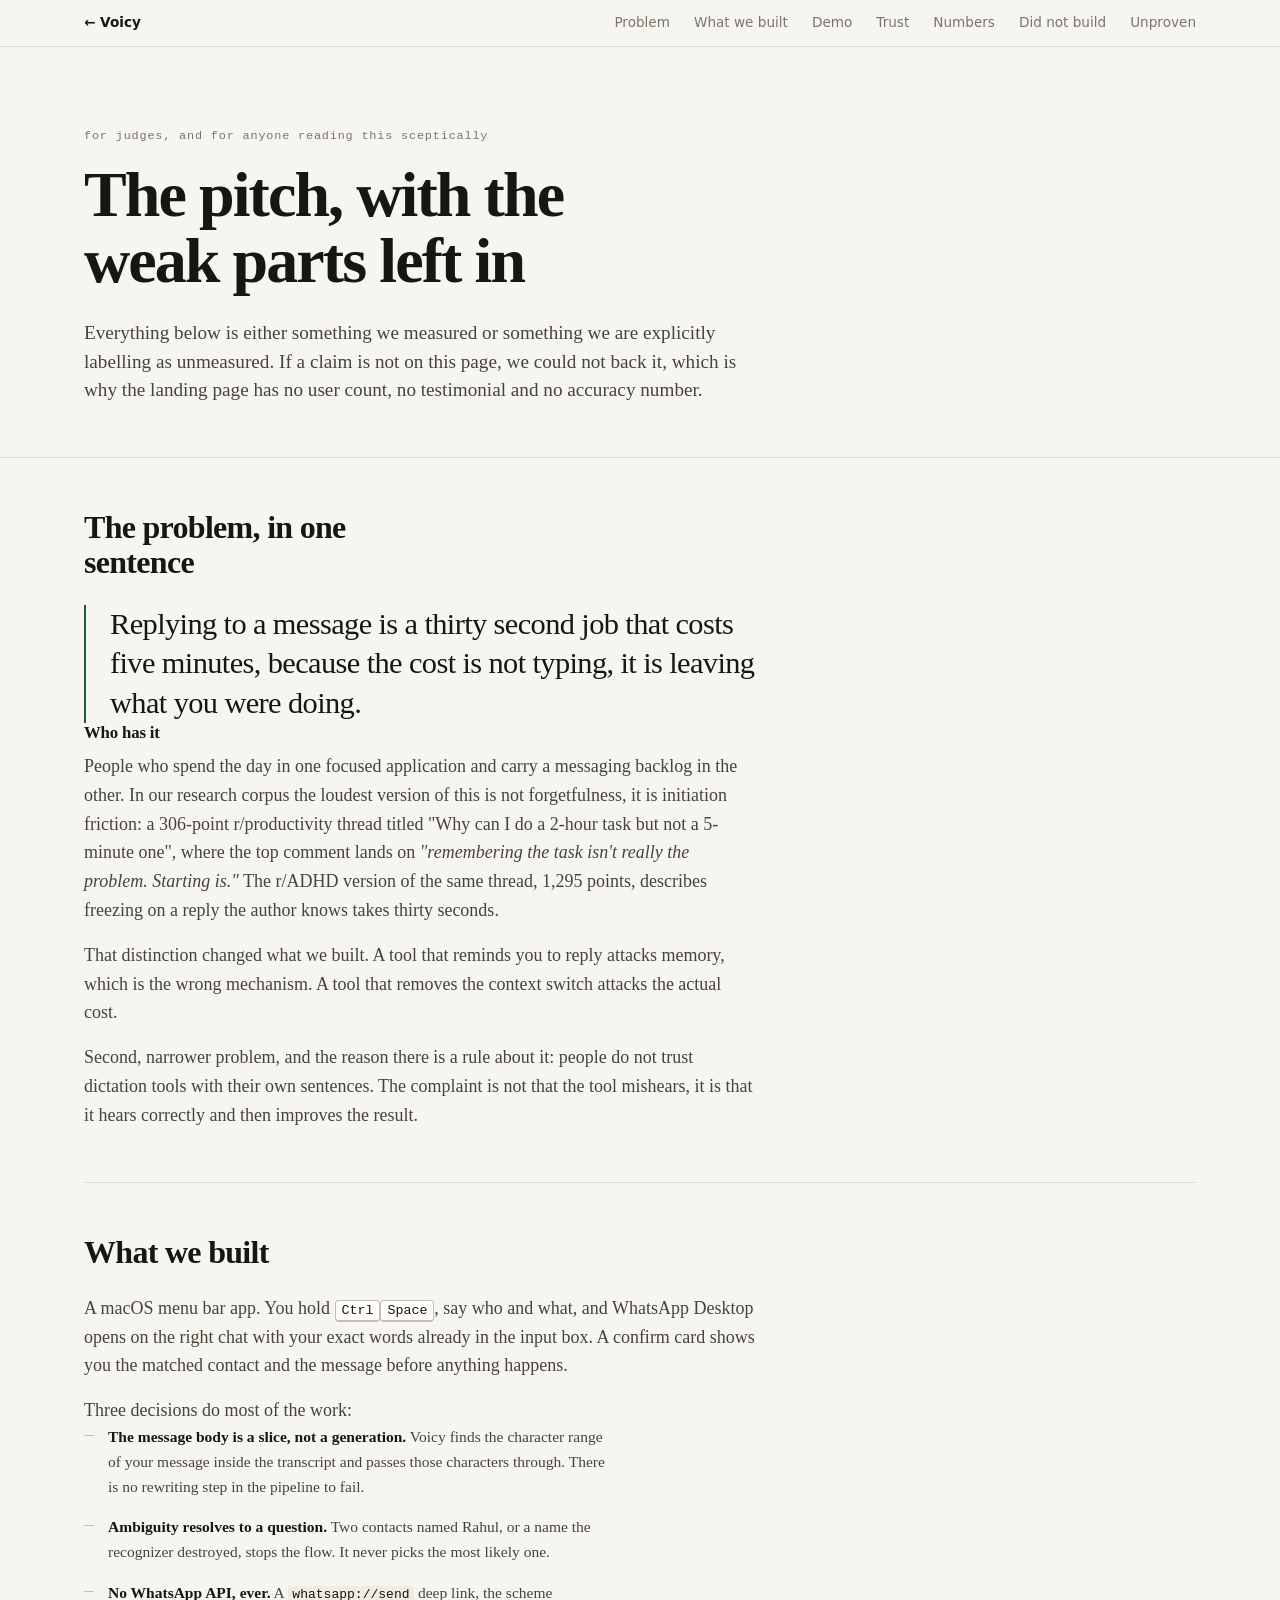
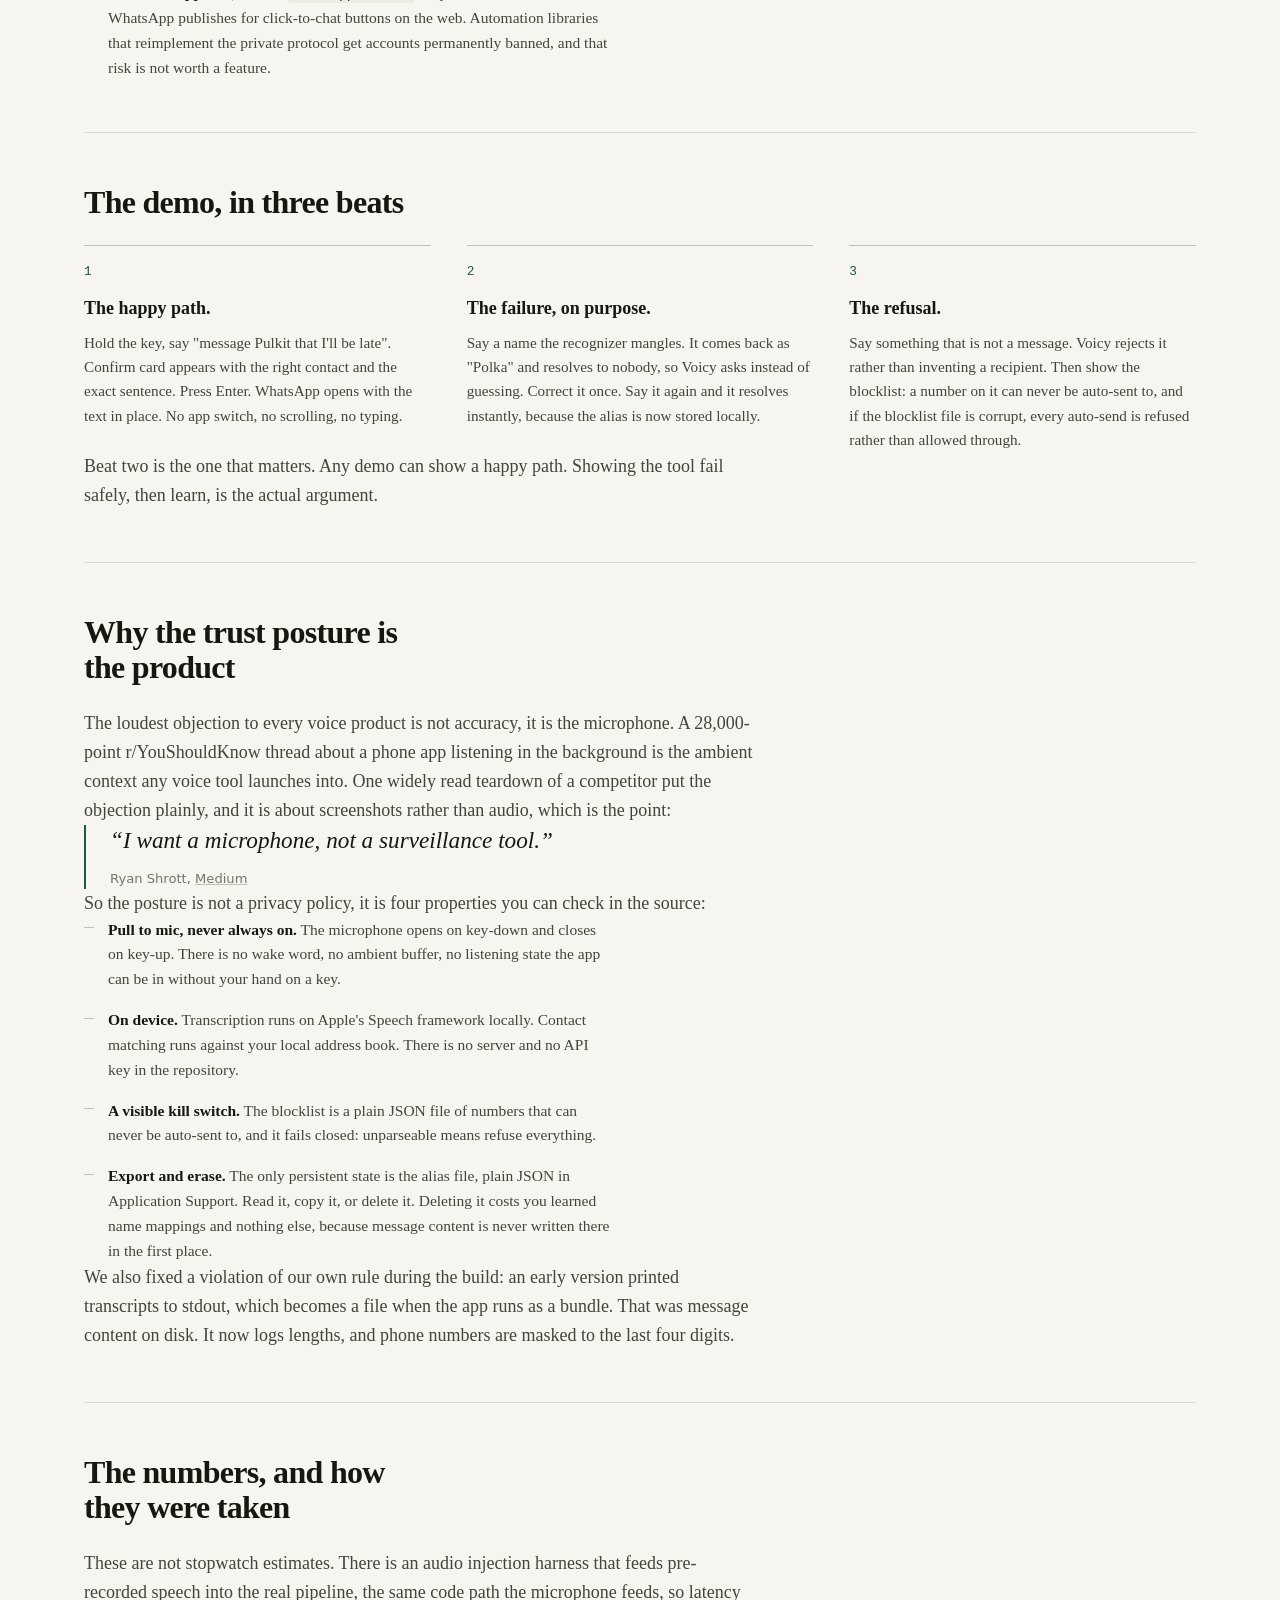
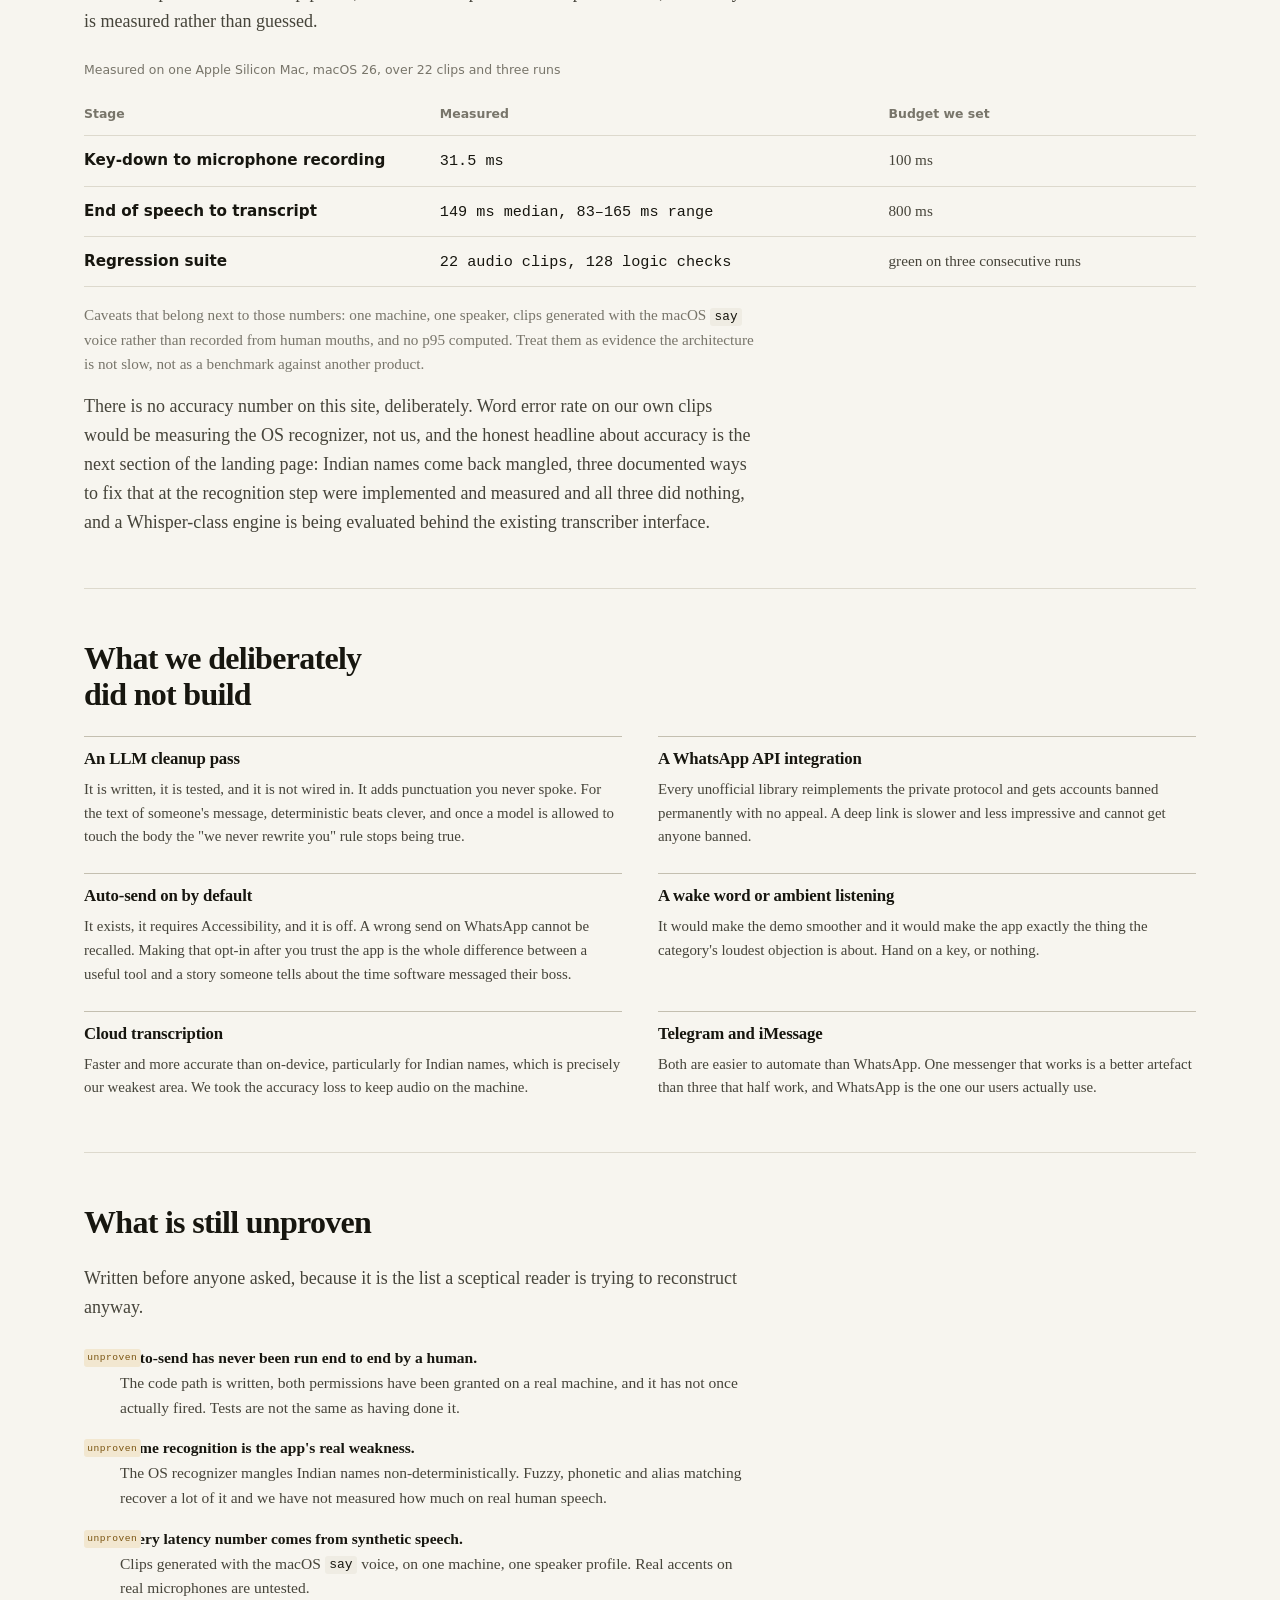
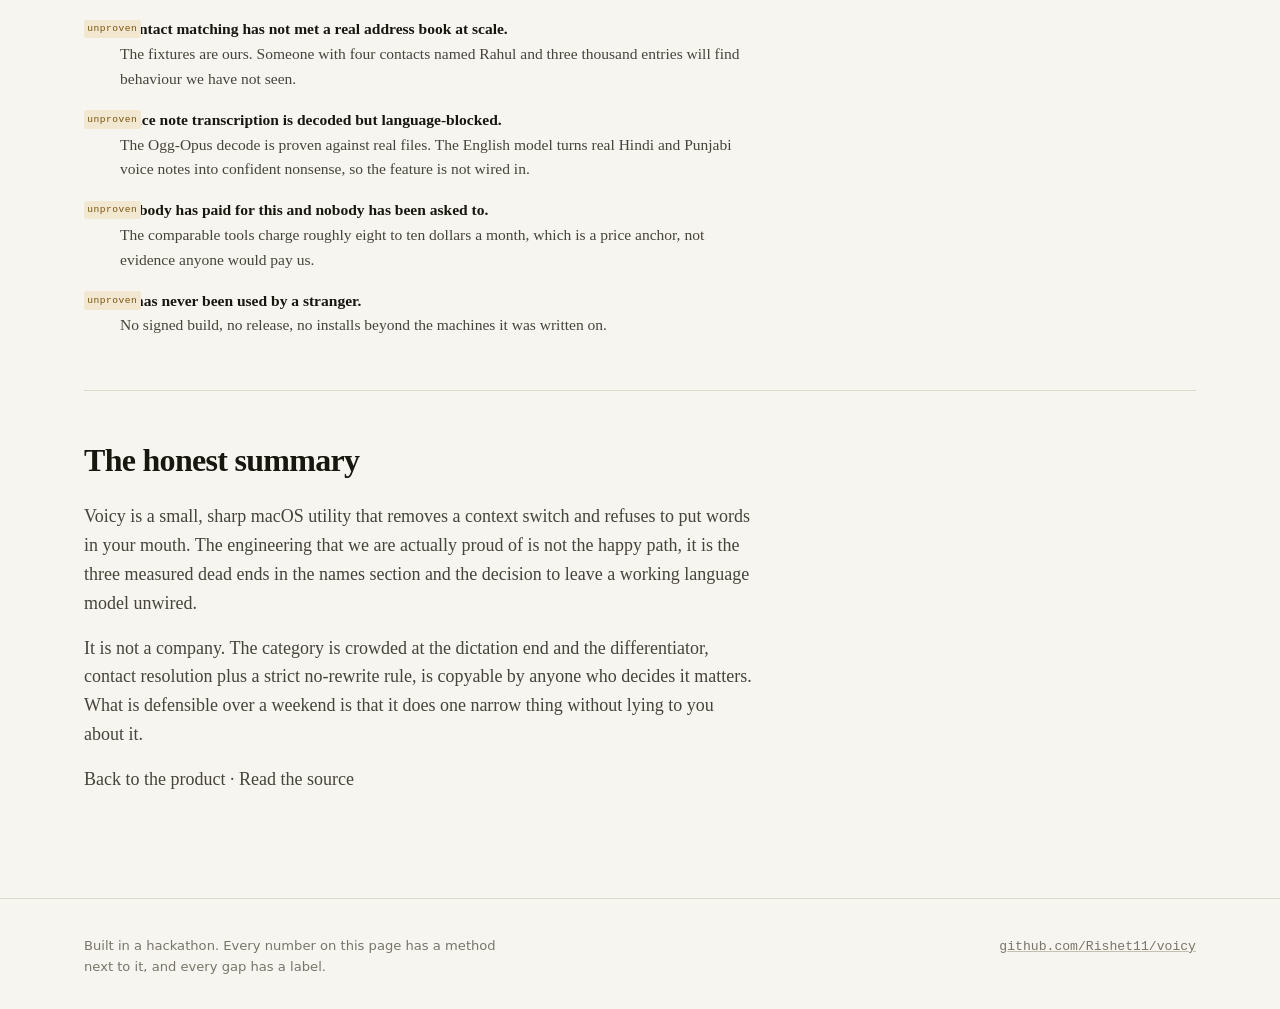
==== landing/pitch.html @ 0c60fbf9 "rebuild landing page: serif/mono type system, slice diagram, honest names section" ====
<!doctype html>
<html lang="en">
<head>
<meta charset="utf-8">
<meta name="viewport" content="width=device-width, initial-scale=1">
<title>Voicy: the pitch, including the parts that do not work</title>
<meta name="description" content="What Voicy is, who has the problem, the demo in three beats, why the trust posture matters, what we deliberately did not build, and what is still unproven.">
<link rel="stylesheet" href="styles.css">
</head>
<body>
<a class="skip-link" href="#main">Skip to main content</a>

<nav class="pitch-nav" aria-label="Pitch sections">
  <div class="wrap">
    <a class="back" href="index.html">&larr; Voicy</a>
    <a href="#problem">Problem</a>
    <a href="#built">What we built</a>
    <a href="#demo">Demo</a>
    <a href="#trust">Trust</a>
    <a href="#numbers">Numbers</a>
    <a href="#didnt">Did not build</a>
    <a href="#unproven">Unproven</a>
  </div>
</nav>

<main id="main">

  <section class="pitch-hero">
    <div class="wrap">
      <p class="eyebrow">for judges, and for anyone reading this sceptically</p>
      <h1>The pitch, with the weak parts left in</h1>
      <p class="lede">Everything below is either something we measured or something we are explicitly labelling as unmeasured. If a claim is not on this page, we could not back it, which is why the landing page has no user count, no testimonial and no accuracy number.</p>
    </div>
  </section>

  <div class="pitch-body">
    <div class="wrap">

      <section class="pitch-block" id="problem" aria-labelledby="p1">
        <h2 id="p1">The problem, in one sentence</h2>
        <p class="one-line">Replying to a message is a thirty second job that costs five minutes, because the cost is not typing, it is leaving what you were doing.</p>
        <h3>Who has it</h3>
        <p>People who spend the day in one focused application and carry a messaging backlog in the other. In our research corpus the loudest version of this is not forgetfulness, it is initiation friction: a 306-point r/productivity thread titled "Why can I do a 2-hour task but not a 5-minute one", where the top comment lands on <em>"remembering the task isn't really the problem. Starting is."</em> The r/ADHD version of the same thread, 1,295 points, describes freezing on a reply the author knows takes thirty seconds.</p>
        <p>That distinction changed what we built. A tool that reminds you to reply attacks memory, which is the wrong mechanism. A tool that removes the context switch attacks the actual cost.</p>
        <p>Second, narrower problem, and the reason there is a rule about it: people do not trust dictation tools with their own sentences. The complaint is not that the tool mishears, it is that it hears correctly and then improves the result.</p>
      </section>

      <section class="pitch-block" id="built" aria-labelledby="p2">
        <h2 id="p2">What we built</h2>
        <p>A macOS menu bar app. You hold <kbd>Ctrl</kbd><kbd>Space</kbd>, say who and what, and WhatsApp Desktop opens on the right chat with your exact words already in the input box. A confirm card shows you the matched contact and the message before anything happens.</p>
        <p>Three decisions do most of the work:</p>
        <ul class="facts">
          <li><strong>The message body is a slice, not a generation.</strong> Voicy finds the character range of your message inside the transcript and passes those characters through. There is no rewriting step in the pipeline to fail.</li>
          <li><strong>Ambiguity resolves to a question.</strong> Two contacts named Rahul, or a name the recognizer destroyed, stops the flow. It never picks the most likely one.</li>
          <li><strong>No WhatsApp API, ever.</strong> A <code>whatsapp://send</code> deep link, the scheme WhatsApp publishes for click-to-chat buttons on the web. Automation libraries that reimplement the private protocol get accounts permanently banned, and that risk is not worth a feature.</li>
        </ul>
      </section>

      <section class="pitch-block" id="demo" aria-labelledby="p3">
        <h2 id="p3">The demo, in three beats</h2>
        <ol class="beats">
          <li>
            <strong>The happy path.</strong>
            <p>Hold the key, say "message Pulkit that I'll be late". Confirm card appears with the right contact and the exact sentence. Press Enter. WhatsApp opens with the text in place. No app switch, no scrolling, no typing.</p>
          </li>
          <li>
            <strong>The failure, on purpose.</strong>
            <p>Say a name the recognizer mangles. It comes back as "Polka" and resolves to nobody, so Voicy asks instead of guessing. Correct it once. Say it again and it resolves instantly, because the alias is now stored locally.</p>
          </li>
          <li>
            <strong>The refusal.</strong>
            <p>Say something that is not a message. Voicy rejects it rather than inventing a recipient. Then show the blocklist: a number on it can never be auto-sent to, and if the blocklist file is corrupt, every auto-send is refused rather than allowed through.</p>
          </li>
        </ol>
        <p>Beat two is the one that matters. Any demo can show a happy path. Showing the tool fail safely, then learn, is the actual argument.</p>
      </section>

      <section class="pitch-block" id="trust" aria-labelledby="p4">
        <h2 id="p4">Why the trust posture is the product</h2>
        <p>The loudest objection to every voice product is not accuracy, it is the microphone. A 28,000-point r/YouShouldKnow thread about a phone app listening in the background is the ambient context any voice tool launches into. One widely read teardown of a competitor put the objection plainly, and it is about screenshots rather than audio, which is the point:</p>
        <blockquote class="quote">
          <p>&ldquo;I want a microphone, not a surveillance tool.&rdquo;</p>
          <cite>Ryan Shrott, <a href="https://medium.com/@ryanshrott/why-i-cancelled-my-wispr-flow-subscription-and-what-im-using-instead-d783433f4411">Medium</a></cite>
        </blockquote>
        <p>So the posture is not a privacy policy, it is four properties you can check in the source:</p>
        <ul class="facts">
          <li><strong>Pull to mic, never always on.</strong> The microphone opens on key-down and closes on key-up. There is no wake word, no ambient buffer, no listening state the app can be in without your hand on a key.</li>
          <li><strong>On device.</strong> Transcription runs on Apple's Speech framework locally. Contact matching runs against your local address book. There is no server and no API key in the repository.</li>
          <li><strong>A visible kill switch.</strong> The blocklist is a plain JSON file of numbers that can never be auto-sent to, and it fails closed: unparseable means refuse everything.</li>
          <li><strong>Export and erase.</strong> The only persistent state is the alias file, plain JSON in Application Support. Read it, copy it, or delete it. Deleting it costs you learned name mappings and nothing else, because message content is never written there in the first place.</li>
        </ul>
        <p>We also fixed a violation of our own rule during the build: an early version printed transcripts to stdout, which becomes a file when the app runs as a bundle. That was message content on disk. It now logs lengths, and phone numbers are masked to the last four digits.</p>
      </section>

      <section class="pitch-block" id="numbers" aria-labelledby="p5">
        <h2 id="p5">The numbers, and how they were taken</h2>
        <p>These are not stopwatch estimates. There is an audio injection harness that feeds pre-recorded speech into the real pipeline, the same code path the microphone feeds, so latency is measured rather than guessed.</p>
        <table class="ledger">
          <caption>Measured on one Apple Silicon Mac, macOS 26, over 22 clips and three runs</caption>
          <thead>
            <tr><th scope="col">Stage</th><th scope="col">Measured</th><th scope="col">Budget we set</th></tr>
          </thead>
          <tbody>
            <tr><th scope="row">Key-down to microphone recording</th><td class="num">31.5 ms</td><td>100 ms</td></tr>
            <tr><th scope="row">End of speech to transcript</th><td class="num">149 ms median, 83&ndash;165 ms range</td><td>800 ms</td></tr>
            <tr><th scope="row">Regression suite</th><td class="num">22 audio clips, 128 logic checks</td><td>green on three consecutive runs</td></tr>
          </tbody>
        </table>
        <p class="mangle-note">Caveats that belong next to those numbers: one machine, one speaker, clips generated with the macOS <code>say</code> voice rather than recorded from human mouths, and no p95 computed. Treat them as evidence the architecture is not slow, not as a benchmark against another product.</p>
        <p>There is no accuracy number on this site, deliberately. Word error rate on our own clips would be measuring the OS recognizer, not us, and the honest headline about accuracy is the next section of the landing page: Indian names come back mangled, three documented ways to fix that at the recognition step were implemented and measured and all three did nothing, and a Whisper-class engine is being evaluated behind the existing transcriber interface.</p>
      </section>

      <section class="pitch-block" id="didnt" aria-labelledby="p6">
        <h2 id="p6">What we deliberately did not build</h2>
        <ul class="didnt">
          <li>
            <h3>An LLM cleanup pass</h3>
            <p>It is written, it is tested, and it is not wired in. It adds punctuation you never spoke. For the text of someone's message, deterministic beats clever, and once a model is allowed to touch the body the "we never rewrite you" rule stops being true.</p>
          </li>
          <li>
            <h3>A WhatsApp API integration</h3>
            <p>Every unofficial library reimplements the private protocol and gets accounts banned permanently with no appeal. A deep link is slower and less impressive and cannot get anyone banned.</p>
          </li>
          <li>
            <h3>Auto-send on by default</h3>
            <p>It exists, it requires Accessibility, and it is off. A wrong send on WhatsApp cannot be recalled. Making that opt-in after you trust the app is the whole difference between a useful tool and a story someone tells about the time software messaged their boss.</p>
          </li>
          <li>
            <h3>A wake word or ambient listening</h3>
            <p>It would make the demo smoother and it would make the app exactly the thing the category's loudest objection is about. Hand on a key, or nothing.</p>
          </li>
          <li>
            <h3>Cloud transcription</h3>
            <p>Faster and more accurate than on-device, particularly for Indian names, which is precisely our weakest area. We took the accuracy loss to keep audio on the machine.</p>
          </li>
          <li>
            <h3>Telegram and iMessage</h3>
            <p>Both are easier to automate than WhatsApp. One messenger that works is a better artefact than three that half work, and WhatsApp is the one our users actually use.</p>
          </li>
        </ul>
      </section>

      <section class="pitch-block" id="unproven" aria-labelledby="p7">
        <h2 id="p7">What is still unproven</h2>
        <p>Written before anyone asked, because it is the list a sceptical reader is trying to reconstruct anyway.</p>
        <ul class="unproven">
          <li><strong>Auto-send has never been run end to end by a human.</strong> The code path is written, both permissions have been granted on a real machine, and it has not once actually fired. Tests are not the same as having done it.</li>
          <li><strong>Name recognition is the app's real weakness.</strong> The OS recognizer mangles Indian names non-deterministically. Fuzzy, phonetic and alias matching recover a lot of it and we have not measured how much on real human speech.</li>
          <li><strong>Every latency number comes from synthetic speech.</strong> Clips generated with the macOS <code>say</code> voice, on one machine, one speaker profile. Real accents on real microphones are untested.</li>
          <li><strong>Contact matching has not met a real address book at scale.</strong> The fixtures are ours. Someone with four contacts named Rahul and three thousand entries will find behaviour we have not seen.</li>
          <li><strong>Voice note transcription is decoded but language-blocked.</strong> The Ogg-Opus decode is proven against real files. The English model turns real Hindi and Punjabi voice notes into confident nonsense, so the feature is not wired in.</li>
          <li><strong>Nobody has paid for this and nobody has been asked to.</strong> The comparable tools charge roughly eight to ten dollars a month, which is a price anchor, not evidence anyone would pay us.</li>
          <li><strong>It has never been used by a stranger.</strong> No signed build, no release, no installs beyond the machines it was written on.</li>
        </ul>
      </section>

      <section class="pitch-block" aria-labelledby="p8">
        <h2 id="p8">The honest summary</h2>
        <p>Voicy is a small, sharp macOS utility that removes a context switch and refuses to put words in your mouth. The engineering that we are actually proud of is not the happy path, it is the three measured dead ends in the names section and the decision to leave a working language model unwired.</p>
        <p>It is not a company. The category is crowded at the dictation end and the differentiator, contact resolution plus a strict no-rewrite rule, is copyable by anyone who decides it matters. What is defensible over a weekend is that it does one narrow thing without lying to you about it.</p>
        <p><a href="index.html">Back to the product</a> &middot; <a href="https://github.com/Rishet11/voicy">Read the source</a></p>
      </section>

    </div>
  </div>
</main>

<footer class="site-footer">
  <div class="wrap footer-inner">
    <p>Built in a hackathon. Every number on this page has a method next to it, and every gap has a label.</p>
    <a href="https://github.com/Rishet11/voicy">github.com/Rishet11/voicy</a>
  </div>
</footer>
</body>
</html>
---- landing/styles.css ----
/* Voicy landing + pitch
   Self-contained. No CDN, no build step, no external font files.

   The one typographic idea:
     serif  = what a person wrote or said     (ui-serif -> New York on macOS)
     mono   = what the machine heard or measured
     sans   = interface chrome only (nav, buttons, labels)
   Nothing else gets to be decorative. */

*, *::before, *::after { box-sizing: border-box; }
html { -webkit-text-size-adjust: 100%; text-size-adjust: 100%; }
body, h1, h2, h3, h4, p, figure, figcaption, blockquote, dl, dd, ol, ul { margin: 0; }
ul, ol { padding: 0; list-style: none; }
img, svg { display: block; max-width: 100%; }
a { color: inherit; text-decoration: none; }
table { border-collapse: collapse; }

/* ---------------- tokens: complete light palette on bare :root ---------------- */
:root {
  --serif: ui-serif, "New York", Iowan Old Style, Georgia, serif;
  --sans: -apple-system, BlinkMacSystemFont, "Segoe UI", system-ui, sans-serif;
  --mono: ui-monospace, SFMono-Regular, "SF Mono", Menlo, Consolas, monospace;

  --paper:      #f7f5ef;
  --paper-warm: #efece3;
  --card:       #fffefb;
  --ink:        #17160f;
  --ink-2:      #46443a;
  --ink-3:      #78756a;
  --rule:       #ddd9cd;
  --rule-2:     #c4bfb0;

  /* one accent, used for one thing: the words that came out of your mouth */
  --green:      #1d5a3d;
  --green-soft: #d9e8de;
  --on-green:   #f7f9f6;

  --amber:      #7a5410;
  --amber-soft: #f2e7d0;

  --dark:       #131409;
  --dark-2:     #1d1e12;
  --on-dark:    #eae7d9;
  --on-dark-2:  #94917f;

  --s1: .25rem; --s2: .5rem;  --s3: .75rem; --s4: 1rem;
  --s5: 1.5rem; --s6: 2.25rem; --s7: 3.25rem; --s8: 5rem; --s9: 7.5rem;

  --shell: 1160px;
  --measure: 33rem;
}

@media (prefers-color-scheme: dark) {
  :root {
    --paper:      #131409;
    --paper-warm: #191a10;
    --card:       #1e1f14;
    --ink:        #eceadd;
    --ink-2:      #bab7a7;
    --ink-3:      #8b8878;
    --rule:       #2f3023;
    --rule-2:     #454635;

    --green:      #74dda4;
    --green-soft: rgba(116, 221, 164, .14);
    --on-green:   #0b1610;

    --amber:      #dcb662;
    --amber-soft: rgba(220, 182, 98, .13);

    --dark:       #0b0c06;
    --dark-2:     #14150c;
    --on-dark:    #eae7d9;
    --on-dark-2:  #85826f;
  }
}

body {
  background: var(--paper);
  color: var(--ink);
  font-family: var(--serif);
  font-size: 18px;
  line-height: 1.6;
  -webkit-font-smoothing: antialiased;
}

.wrap {
  width: 100%;
  max-width: var(--shell);
  margin-inline: auto;
  padding-inline: var(--s5);
}

/* ---------------- type scale ---------------- */
h1, h2, h3 { font-family: var(--serif); font-weight: 600; line-height: 1.1; letter-spacing: -.015em; color: var(--ink); }

h1 { font-size: clamp(2.3rem, 5.6vw, 4rem); line-height: 1.04; letter-spacing: -.03em; }
h2 { font-size: clamp(1.7rem, 3.4vw, 2.6rem); letter-spacing: -.022em; max-width: 20ch; }
h3 { font-size: 1.22rem; letter-spacing: -.01em; line-height: 1.25; }

p { max-width: var(--measure); color: var(--ink-2); }
p + p { margin-top: var(--s4); }
strong { color: var(--ink); font-weight: 600; }
em { font-style: italic; }

.lede { font-size: clamp(1.08rem, 1.5vw, 1.3rem); line-height: 1.5; color: var(--ink-2); max-width: 38rem; }
.section-lede { font-size: 1.08rem; margin-top: var(--s4); max-width: 40rem; }

code, kbd, .mono { font-family: var(--mono); }
code { font-size: .84em; color: var(--ink); background: var(--paper-warm); padding: .1em .35em; border-radius: 3px; }

kbd {
  font-family: var(--mono); font-size: .74em; font-weight: 500;
  background: var(--card); border: 1px solid var(--rule-2);
  border-bottom-width: 2px; border-radius: 4px;
  padding: .15em .45em; color: var(--ink);
  white-space: nowrap;
}

.eyebrow {
  font-family: var(--mono); font-size: .74rem; letter-spacing: .07em;
  text-transform: lowercase; color: var(--ink-3);
  max-width: none; margin-bottom: var(--s4);
}
.eyebrow-inv { color: var(--on-dark-2); }
.eyebrow-warn { color: var(--amber); }

.said { font-style: italic; color: var(--ink); }
.fineprint { font-family: var(--sans); font-size: .86rem; line-height: 1.55; color: var(--ink-3); max-width: 36ch; }

/* ---------------- a11y ---------------- */
.skip-link {
  position: absolute; left: -9999px; top: 0; z-index: 60;
  font-family: var(--sans); font-size: .9rem; font-weight: 600;
  background: var(--green); color: var(--on-green);
  padding: var(--s2) var(--s4); border-radius: 4px;
}
.skip-link:focus-visible { left: var(--s4); top: var(--s4); }

a:focus-visible, summary:focus-visible, [tabindex]:focus-visible {
  outline: 2px solid var(--green); outline-offset: 3px; border-radius: 2px;
}
.slice a:focus-visible { outline-color: var(--on-dark); }

/* ---------------- buttons ---------------- */
.btn {
  display: inline-flex; align-items: center; justify-content: center;
  font-family: var(--sans); font-size: .93rem; font-weight: 600;
  padding: .68rem 1.15rem; border: 1px solid transparent; border-radius: 4px;
  transition: background-color .15s ease, border-color .15s ease, color .15s ease;
}
.btn-primary { background: var(--green); color: var(--on-green); }
.btn-primary:hover { background: var(--ink); color: var(--paper); }
.btn-ghost { border-color: var(--rule-2); color: var(--ink); }
.btn-ghost:hover { border-color: var(--ink); }

/* ---------------- header ---------------- */
.site-header { border-bottom: 1px solid var(--rule); background: var(--paper); }
.nav { display: flex; align-items: center; gap: var(--s5); padding-block: var(--s4); }
.brand {
  font-family: var(--serif); font-weight: 600; font-size: 1.18rem;
  letter-spacing: -.02em; margin-right: auto; display: inline-flex; align-items: baseline; gap: .2em;
}
.brand-dot { width: 5px; height: 5px; border-radius: 50%; background: var(--green); display: inline-block; }
.nav-links { display: flex; gap: var(--s5); }
.nav-links a { font-family: var(--sans); font-size: .88rem; color: var(--ink-2); }
.nav-links a:hover { color: var(--ink); }
.nav-cta { padding: .42rem .85rem; font-size: .85rem; }

@media (max-width: 860px) { .nav-links { display: none; } }

/* ---------------- hero ---------------- */
.hero { padding-block: var(--s8) var(--s9); }
.hero-grid { display: grid; grid-template-columns: minmax(0, 1.25fr) minmax(0, .9fr); gap: var(--s8); align-items: start; }
.hero h1 { margin-bottom: var(--s5); }
.hero .lede { margin-bottom: var(--s6); }
.hero-ctas { display: flex; gap: var(--s3); flex-wrap: wrap; margin-bottom: var(--s5); }

.hero-visual { padding-top: var(--s7); }
.hero-visual figcaption {
  font-family: var(--sans); font-size: .8rem; color: var(--ink-3);
  margin-top: var(--s4); max-width: 30ch;
}

.card {
  background: var(--card);
  border: 1px solid var(--rule-2);
  border-radius: 12px;
  box-shadow: 0 22px 44px -26px rgba(20,21,15,.4);
  padding: var(--s5);
}
.confirm-head { display: flex; align-items: center; gap: var(--s3); margin-bottom: var(--s5); }
.confirm-avatar {
  width: 34px; height: 34px; flex: none; border-radius: 50%;
  background: var(--green-soft); color: var(--green);
  font-family: var(--sans); font-size: .9rem; font-weight: 700;
  display: inline-flex; align-items: center; justify-content: center;
}
.confirm-who { display: flex; flex-direction: column; min-width: 0; }
.confirm-who .name { font-family: var(--sans); font-weight: 600; font-size: .98rem; }
.confirm-who .phone { font-family: var(--mono); font-size: .74rem; color: var(--ink-3); }
.confirm-label {
  font-family: var(--mono); font-size: .68rem; letter-spacing: .09em;
  color: var(--ink-3); margin-bottom: var(--s2); max-width: none;
}
.confirm-body {
  font-family: var(--serif); font-size: 1.02rem; color: var(--ink);
  background: var(--paper-warm); border-radius: 7px;
  padding: var(--s4); margin-bottom: var(--s5); max-width: none;
}
.confirm-keys {
  display: flex; gap: var(--s4); flex-wrap: wrap;
  font-family: var(--sans); font-size: .78rem; color: var(--ink-3);
}
.confirm-keys span { display: inline-flex; align-items: center; gap: .4em; }

@media (max-width: 900px) {
  .hero { padding-block: var(--s7) var(--s8); }
  .hero-grid { grid-template-columns: 1fr; gap: var(--s6); }
  .hero-visual { padding-top: 0; max-width: 420px; }
}

/* ---------------- the slice: the one oversized section ---------------- */
.slice {
  background: var(--dark);
  color: var(--on-dark);
  padding-block: var(--s9);
}
.slice h2 { color: var(--on-dark); max-width: 16ch; }
.slice .lede-inv { color: var(--on-dark-2); margin-top: var(--s5); }

.tape {
  margin-top: var(--s8);
  border-top: 1px solid rgba(255,255,255,.14);
  border-bottom: 1px solid rgba(255,255,255,.14);
  padding-block: var(--s6);
}
.tape-line {
  font-family: var(--mono);
  font-size: clamp(1rem, 2.7vw, 1.9rem);
  line-height: 2.1;
  display: flex; flex-wrap: wrap; gap: .55em;
}
.tok { position: relative; padding: .1em .3em; border-radius: 3px; white-space: nowrap; }
.tok-verb, .tok-conn { color: var(--on-dark-2); text-decoration: line-through; text-decoration-thickness: 1px; }
.tok-name { color: var(--dark); background: var(--on-dark); }
.tok-body { color: var(--dark); background: var(--green); }

.tape-legend {
  display: flex; flex-wrap: wrap; gap: var(--s3) var(--s5);
  margin-top: var(--s6);
  font-family: var(--sans); font-size: .82rem; color: var(--on-dark-2);
}
.tape-legend span { display: inline-flex; align-items: center; gap: .5em; }
.sw { width: 10px; height: 10px; border-radius: 2px; flex: none; }
.sw-verb, .sw-conn { background: var(--on-dark-2); }
.sw-name { background: var(--on-dark); }
.sw-body { background: var(--green); }

.slice-note { color: var(--on-dark-2); margin-top: var(--s6); max-width: 46rem; font-size: 1rem; }

/* the only motion on the page: the body span filling in, once, because that is
   literally what the section is describing */
@media (prefers-reduced-motion: no-preference) {
  .tok-body { animation: fill .55s cubic-bezier(.2,.7,.3,1) .25s both; }
  @keyframes fill {
    from { background-size: 0% 100%; }
    to   { background-size: 100% 100%; }
  }
  .tok-body {
    background: linear-gradient(var(--green), var(--green)) left center / 100% 100% no-repeat;
  }
}

@media (max-width: 700px) {
  .slice { padding-block: var(--s8); }
  .tape-line { line-height: 1.9; }
}

/* ---------------- generic sections ---------------- */
.section { padding-block: var(--s8); border-top: 1px solid var(--rule); }
.section-paper { background: var(--paper-warm); border-top-color: transparent; }
.section-narrow { padding-block: var(--s7); }
.section-narrow p { max-width: 40rem; }

.two-col { display: grid; grid-template-columns: minmax(0, 1.35fr) minmax(0, 1fr); gap: var(--s8); align-items: start; }
.two-col-wide { grid-template-columns: minmax(0, 1.1fr) minmax(0, 1fr); gap: var(--s7); }
.two-col h2 { margin-bottom: var(--s5); }

@media (max-width: 860px) { .two-col, .two-col-wide { grid-template-columns: 1fr; gap: var(--s6); } }

/* ---------------- quote (exactly one on the page) ---------------- */
.quote { border-left: 2px solid var(--green); padding-left: var(--s5); }
.quote p {
  font-family: var(--serif); font-style: italic;
  font-size: clamp(1.15rem, 2vw, 1.45rem); line-height: 1.35;
  color: var(--ink); max-width: none;
}
.quote cite {
  display: block; margin-top: var(--s3); font-style: normal;
  font-family: var(--sans); font-size: .82rem; color: var(--ink-3);
}
.quote cite a { text-decoration: underline; text-decoration-color: var(--rule-2); }
.quote cite a:hover { color: var(--green); }

/* ---------------- names section ---------------- */
.mangle { width: 100%; margin-top: var(--s6); font-size: .98rem; }
.mangle caption {
  text-align: left; font-family: var(--sans); font-size: .78rem;
  color: var(--ink-3); margin-bottom: var(--s3);
}
.mangle th, .mangle td { text-align: left; padding: var(--s4) var(--s4) var(--s4) 0; border-bottom: 1px solid var(--rule); vertical-align: baseline; }
.mangle thead th { font-family: var(--sans); font-size: .78rem; font-weight: 600; letter-spacing: .04em; color: var(--ink-3); padding-block: var(--s2); }
.mangle tbody th { font-family: var(--serif); font-weight: 600; font-size: 1.15rem; width: 8.5rem; color: var(--ink); }
.wrong {
  display: inline-block; font-family: var(--mono); font-size: .86rem;
  color: var(--ink-2); background: var(--paper);
  border: 1px solid var(--rule); border-radius: 3px;
  padding: .12em .45em; margin: .15em .3em .15em 0;
}
.section-paper .wrong { background: var(--card); }
.mangle-note { margin-top: var(--s4); font-size: .95rem; color: var(--ink-3); max-width: 42rem; }

.tried { margin-top: var(--s7); border-top: 1px solid var(--rule-2); padding-top: var(--s6); }
.tried h3 { max-width: 24ch; margin-bottom: var(--s5); }
.tried-list { display: grid; grid-template-columns: repeat(3, minmax(0, 1fr)); gap: var(--s6); }
.tried-list li { border-top: 2px solid var(--ink); padding-top: var(--s3); }
.tried-name { display: block; font-family: var(--sans); font-size: .92rem; font-weight: 600; margin-bottom: var(--s2); }
.tried-list p { font-size: .93rem; max-width: none; }
.tried-verdict { margin-top: var(--s6); font-size: 1.05rem; max-width: 44rem; }

@media (max-width: 860px) { .tried-list { grid-template-columns: 1fr; gap: var(--s5); } }

/* ---------------- rules ---------------- */
.rules { display: grid; grid-template-columns: repeat(3, minmax(0, 1fr)); gap: var(--s6); margin-top: var(--s7); }
.rule { border-top: 2px solid var(--green); padding-top: var(--s4); }
.rule h3 { margin-bottom: var(--s3); }
.rule p { font-size: .95rem; max-width: none; }

@media (max-width: 860px) { .rules { grid-template-columns: 1fr; gap: var(--s5); } }

/* ---------------- privacy ---------------- */
.answer {
  font-family: var(--serif); font-size: clamp(2rem, 4vw, 2.8rem);
  font-weight: 600; letter-spacing: -.03em; color: var(--green);
  margin-block: var(--s5) var(--s5); line-height: 1;
}
.facts { display: flex; flex-direction: column; gap: var(--s4); }
.facts li { font-size: .97rem; color: var(--ink-2); max-width: var(--measure); padding-left: var(--s5); position: relative; }
.facts li::before { content: ""; position: absolute; left: 0; top: .62em; width: 10px; height: 1px; background: var(--rule-2); }
.facts strong { display: inline; }

.perms { border-left: 1px solid var(--rule-2); padding-left: var(--s6); }
.perms h3 { font-size: 1.02rem; margin-bottom: var(--s5); }
.perm-list dt {
  font-family: var(--sans); font-size: .92rem; font-weight: 600; color: var(--ink);
  display: flex; align-items: center; gap: var(--s2); flex-wrap: wrap;
}
.perm-list dd { margin: var(--s1) 0 var(--s4); font-size: .92rem; color: var(--ink-2); }
.opt {
  font-family: var(--mono); font-size: .66rem; letter-spacing: .06em;
  color: var(--amber); background: var(--amber-soft);
  padding: .12em .4em; border-radius: 3px; font-weight: 500;
}
.perm-note { margin-top: var(--s5); font-size: .9rem; color: var(--ink-3); max-width: none; }

@media (max-width: 860px) { .perms { border-left: 0; border-top: 1px solid var(--rule-2); padding-left: 0; padding-top: var(--s5); } }

/* ---------------- voice notes ---------------- */
.callout {
  margin-top: var(--s5); padding: var(--s5);
  background: var(--amber-soft); border-left: 2px solid var(--amber);
  border-radius: 0 6px 6px 0; color: var(--ink); font-size: 1rem;
}

/* ---------------- faq ---------------- */
.faq { margin-top: var(--s6); max-width: 44rem; border-top: 1px solid var(--rule-2); }
.faq details { border-bottom: 1px solid var(--rule); }
.faq summary {
  cursor: pointer; list-style: none;
  display: flex; align-items: center; justify-content: space-between; gap: var(--s4);
  padding-block: var(--s4);
  font-family: var(--serif); font-weight: 600; font-size: 1.05rem; color: var(--ink);
}
.faq summary::-webkit-details-marker { display: none; }
.chev {
  flex: none; width: 9px; height: 9px; border-right: 1.5px solid var(--ink-3); border-bottom: 1.5px solid var(--ink-3);
  transform: rotate(45deg) translate(-2px, -2px); transition: transform .18s ease;
}
.faq details[open] .chev { transform: rotate(-135deg) translate(-2px, -2px); }
.faq-a { padding-bottom: var(--s5); }
.faq-a p { font-size: .97rem; max-width: 42rem; }
.faq-a a { text-decoration: underline; text-decoration-color: var(--rule-2); }
.faq-a a:hover { color: var(--green); }

/* ---------------- closer ---------------- */
.closer { border-top: 1px solid var(--rule); padding-block: var(--s8); }
.closer-line {
  font-family: var(--serif); font-size: clamp(1.5rem, 3vw, 2.2rem);
  font-weight: 600; letter-spacing: -.02em; color: var(--ink);
  max-width: 22ch; margin-bottom: var(--s5); line-height: 1.15;
}
.closer .btn + .btn { margin-left: var(--s3); }

/* ---------------- footer ---------------- */
.site-footer { border-top: 1px solid var(--rule); padding-block: var(--s6); }
.footer-inner { display: flex; justify-content: space-between; align-items: baseline; gap: var(--s5); flex-wrap: wrap; }
.site-footer p { font-family: var(--sans); font-size: .82rem; color: var(--ink-3); max-width: 52ch; }
.site-footer a { font-family: var(--mono); font-size: .82rem; color: var(--ink-3); text-decoration: underline; text-decoration-color: var(--rule-2); }
.site-footer a:hover { color: var(--ink); }

/* ================= pitch page ================= */
.pitch-hero { padding-block: var(--s8) var(--s7); border-bottom: 1px solid var(--rule); }
.pitch-hero h1 { max-width: 18ch; margin-bottom: var(--s5); }
.pitch-hero .lede { max-width: 42rem; }

.pitch-body { padding-block: var(--s7); }
.pitch-block { padding-block: var(--s7); border-top: 1px solid var(--rule); }
.pitch-block:first-child { border-top: 0; padding-top: 0; }
.pitch-block h2 { font-size: clamp(1.4rem, 2.6vw, 2rem); margin-bottom: var(--s5); }
.pitch-block h3 { font-size: 1.05rem; margin-bottom: var(--s2); }
.pitch-block p { max-width: 42rem; }

.pitch-nav {
  position: sticky; top: 0; z-index: 20;
  background: var(--paper); border-bottom: 1px solid var(--rule);
}
.pitch-nav .wrap { display: flex; align-items: center; gap: var(--s5); padding-block: var(--s3); flex-wrap: wrap; }
.pitch-nav a { font-family: var(--sans); font-size: .85rem; color: var(--ink-3); }
.pitch-nav a:hover, .pitch-nav a.here { color: var(--ink); }
.pitch-nav .back { margin-right: auto; font-weight: 600; color: var(--ink); }

.one-line {
  font-family: var(--serif); font-size: clamp(1.3rem, 2.8vw, 1.9rem);
  line-height: 1.3; letter-spacing: -.02em; color: var(--ink);
  max-width: 26ch; border-left: 2px solid var(--green); padding-left: var(--s5);
}

.beats { counter-reset: beat; display: grid; grid-template-columns: repeat(3, minmax(0, 1fr)); gap: var(--s6); margin-top: var(--s5); }
.beats li { counter-increment: beat; border-top: 1px solid var(--rule-2); padding-top: var(--s4); }
.beats li::before {
  content: counter(beat); display: block;
  font-family: var(--mono); font-size: .8rem; color: var(--green); margin-bottom: var(--s3);
}
.beats p { font-size: .95rem; max-width: none; }
.beats strong { display: block; margin-bottom: var(--s2); }

@media (max-width: 860px) { .beats { grid-template-columns: 1fr; gap: var(--s5); } }

.ledger { width: 100%; margin-top: var(--s5); font-size: .95rem; }
.ledger caption { text-align: left; font-family: var(--sans); font-size: .78rem; color: var(--ink-3); margin-bottom: var(--s3); }
.ledger th, .ledger td { text-align: left; vertical-align: baseline; padding: var(--s3) var(--s5) var(--s3) 0; border-bottom: 1px solid var(--rule); }
.ledger thead th { font-family: var(--sans); font-size: .78rem; font-weight: 600; color: var(--ink-3); }
.ledger tbody th { font-family: var(--sans); font-weight: 600; color: var(--ink); width: 32%; }
.ledger td { color: var(--ink-2); }
.ledger .num { font-family: var(--mono); color: var(--ink); white-space: nowrap; }

@media (max-width: 700px) {
  .ledger, .ledger thead, .ledger tbody, .ledger tr, .ledger th, .ledger td { display: block; width: auto; }
  .ledger thead { display: none; }
  .ledger tr { border-bottom: 1px solid var(--rule); padding-block: var(--s3); }
  .ledger th, .ledger td { border: 0; padding: 0 0 var(--s1); }
}

.didnt { display: grid; grid-template-columns: repeat(2, minmax(0, 1fr)); gap: var(--s5) var(--s6); margin-top: var(--s5); }
.didnt li { border-top: 1px solid var(--rule-2); padding-top: var(--s3); }
.didnt p { font-size: .93rem; max-width: none; }

@media (max-width: 700px) { .didnt { grid-template-columns: 1fr; } }

.unproven { margin-top: var(--s5); display: flex; flex-direction: column; gap: var(--s4); }
.unproven li {
  padding-left: var(--s6); position: relative;
  font-size: .97rem; color: var(--ink-2); max-width: 42rem;
}
.unproven li::before {
  content: "unproven"; position: absolute; left: 0; top: .28em;
  font-family: var(--mono); font-size: .6rem; letter-spacing: .05em;
  color: var(--amber); background: var(--amber-soft);
  padding: .15em .35em; border-radius: 3px;
}
.unproven strong { display: block; }

/* ---------------- narrow viewport hardening ---------------- */
@media (max-width: 520px) {
  body { font-size: 17px; }
  .wrap { padding-inline: var(--s4); }
  .hero { padding-block: var(--s6) var(--s7); }
  .section { padding-block: var(--s7); }
  .slice { padding-block: var(--s7); }
  .tape { margin-top: var(--s6); padding-block: var(--s5); }
  .tape-line { font-size: 1rem; gap: .4em; }
  .tok-body { white-space: normal; }
  .hero-ctas .btn { width: 100%; }
  .closer .btn { width: 100%; }
  .closer .btn + .btn { margin-left: 0; margin-top: var(--s3); }
  .mangle tbody th { width: 6rem; }
  .card { padding: var(--s4); }
  .facts li { padding-left: var(--s4); }
  .unproven li { padding-left: 0; padding-top: 1.6em; }
}

/* ---------------- reduced motion ---------------- */
@media (prefers-reduced-motion: reduce) {
  *, *::before, *::after {
    animation-duration: .001ms !important;
    animation-iteration-count: 1 !important;
    transition-duration: .001ms !important;
    scroll-behavior: auto !important;
  }
}
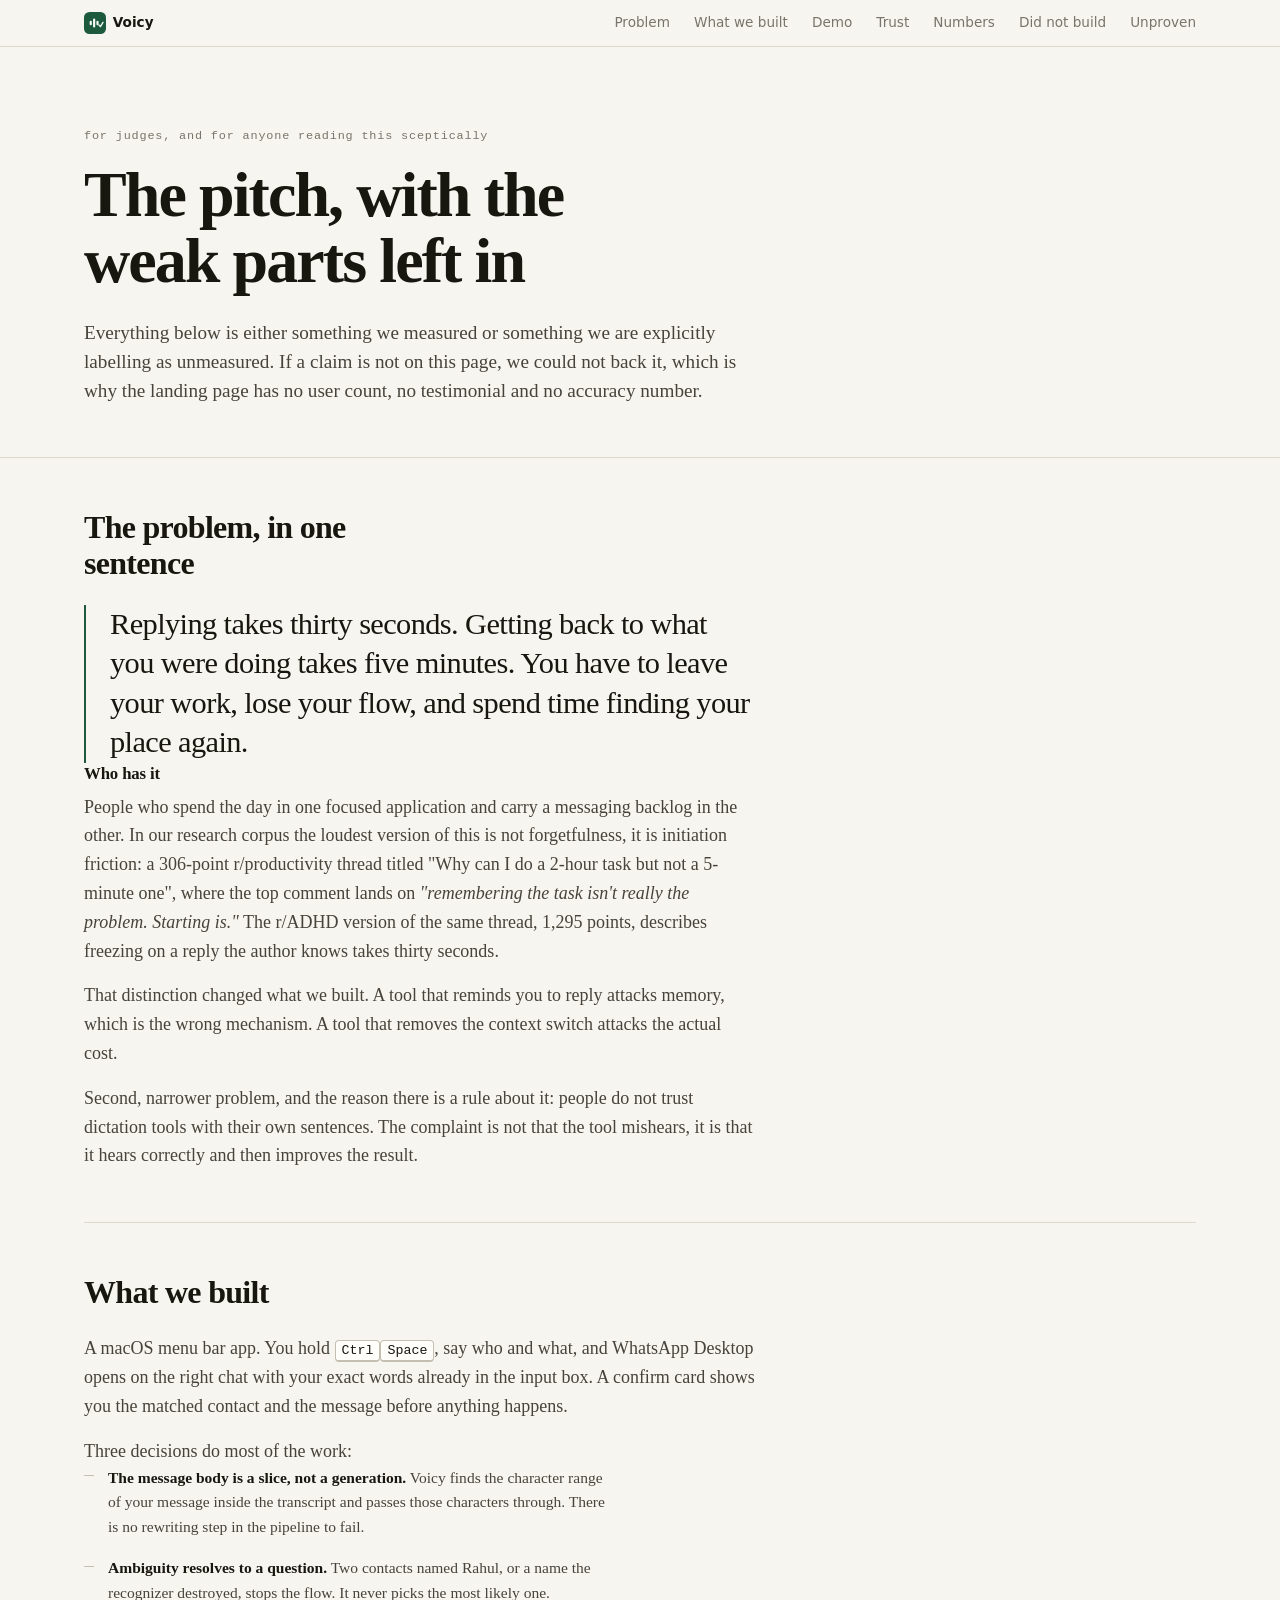
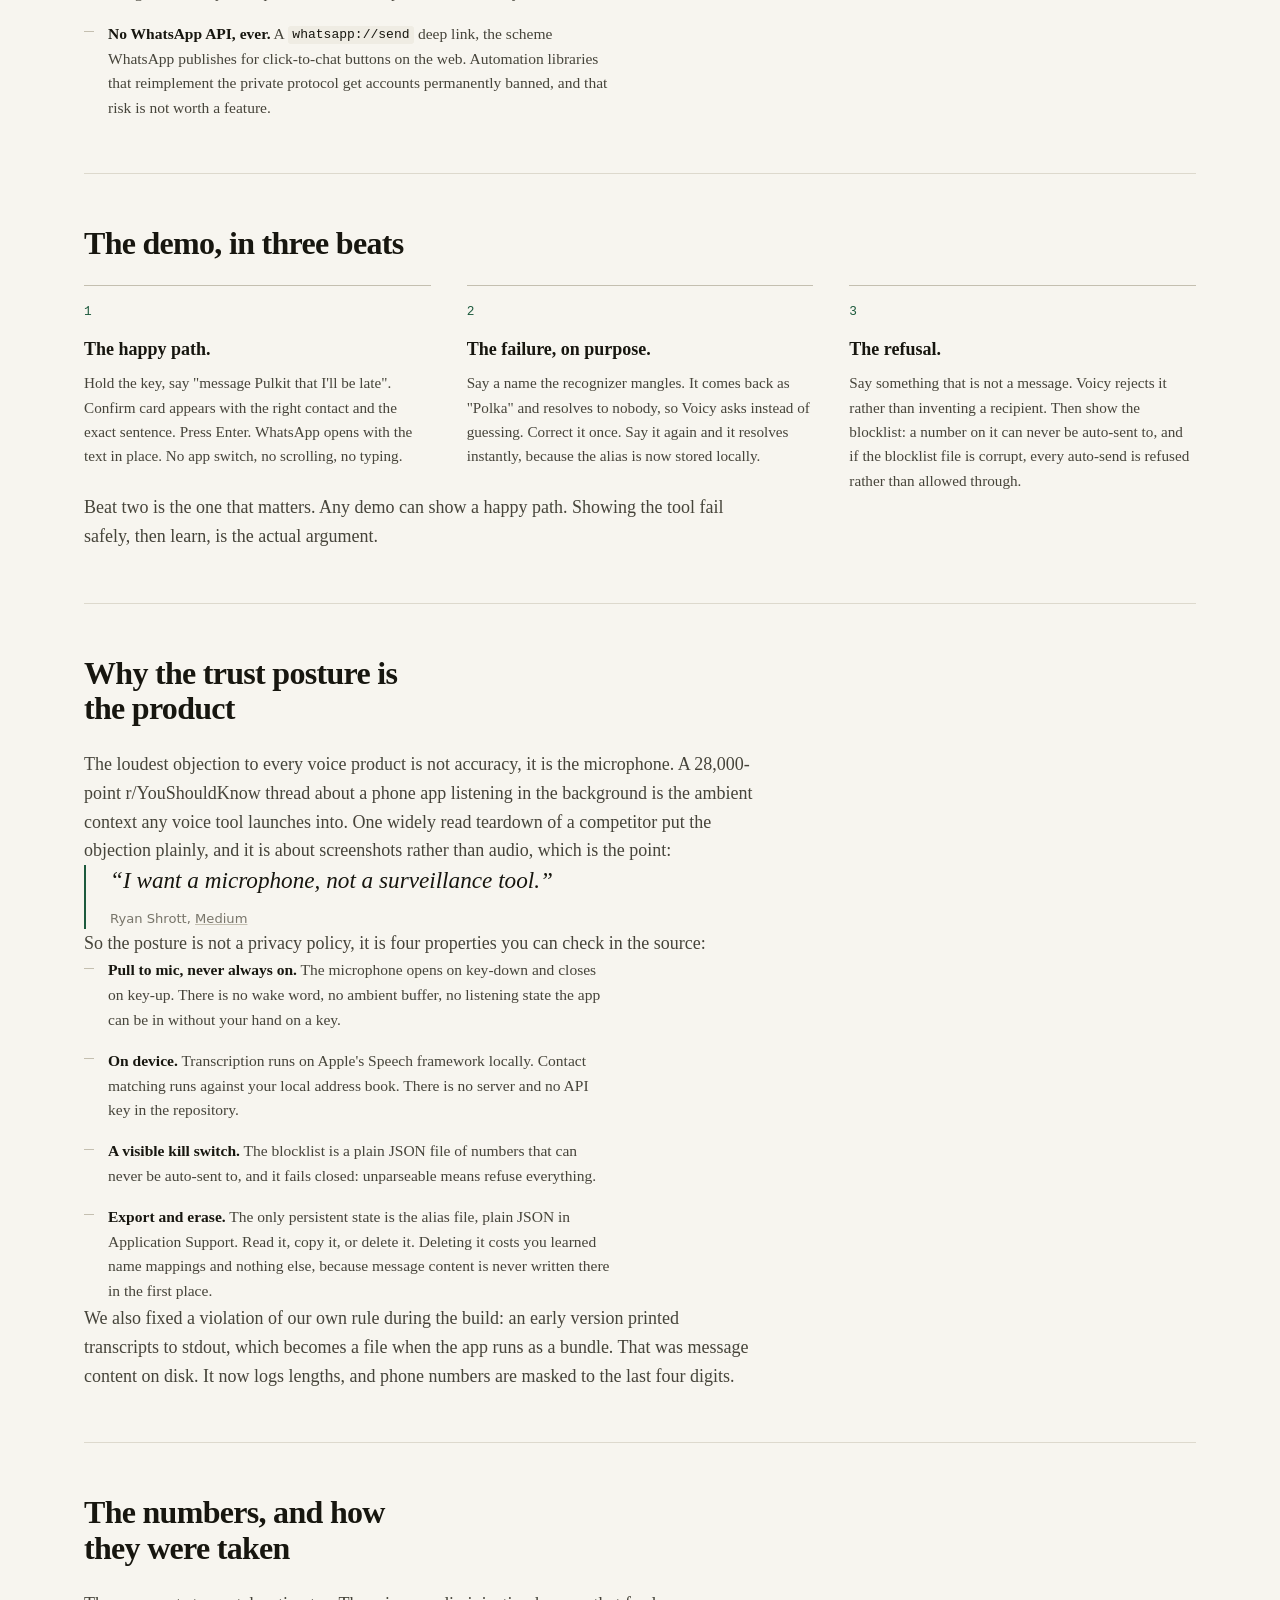
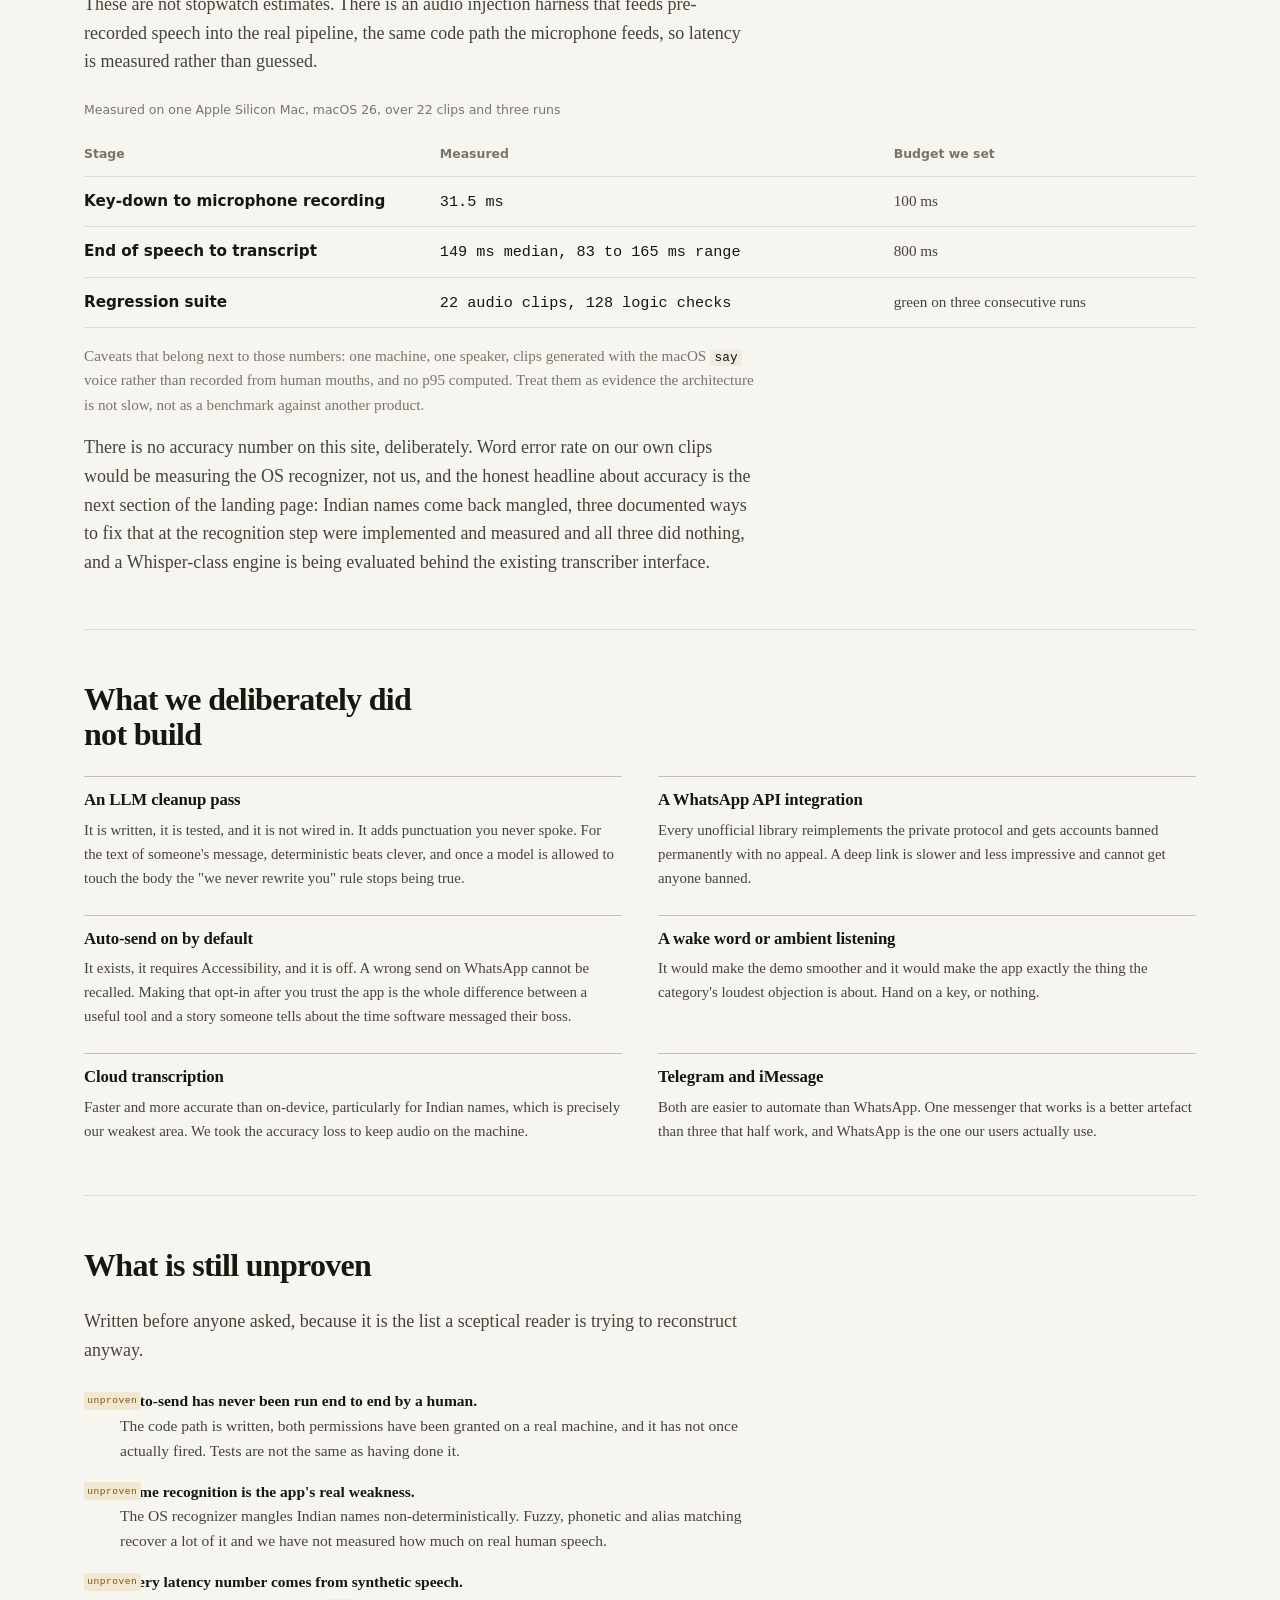
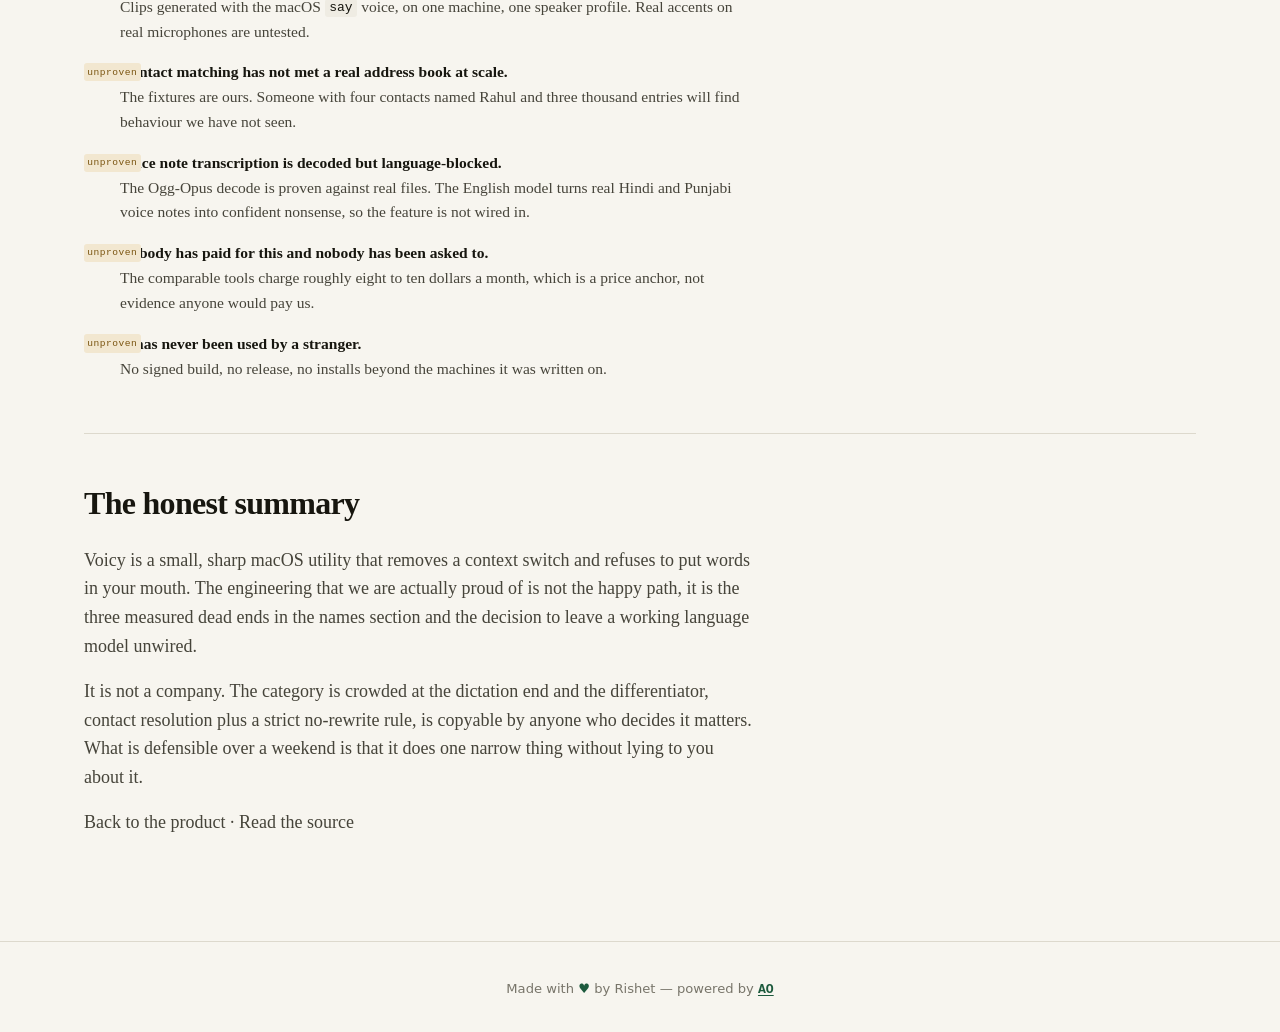
==== commit 0ea05abc: "style: landing polish - brand mark, nav link, tighter copy" ====
--- a/landing/pitch.html
+++ b/landing/pitch.html
@@ -12,7 +12,7 @@
 
 <nav class="pitch-nav" aria-label="Pitch sections">
   <div class="wrap">
-    <a class="back" href="index.html">&larr; Voicy</a>
+    <a class="back" href="index.html"><svg class="brand-mark" width="22" height="22" viewBox="0 0 28 28" fill="none" xmlns="http://www.w3.org/2000/svg" aria-hidden="true"><rect width="28" height="28" rx="7" fill="var(--green)"/><rect x="7.2" y="11" width="2.8" height="6" rx="1.4" fill="var(--on-green)"/><rect x="11.5" y="8.2" width="2.8" height="11.6" rx="1.4" fill="var(--on-green)"/><rect x="15.8" y="11" width="2.8" height="6" rx="1.4" fill="var(--on-green)"/><path d="M19 16.6L20.9 18.5L24.2 13.2" stroke="var(--on-green)" stroke-width="1.7" stroke-linecap="round" stroke-linejoin="round"/></svg>Voicy</a>
     <a href="#problem">Problem</a>
     <a href="#built">What we built</a>
     <a href="#demo">Demo</a>
@@ -38,7 +38,7 @@
 
       <section class="pitch-block" id="problem" aria-labelledby="p1">
         <h2 id="p1">The problem, in one sentence</h2>
-        <p class="one-line">Replying to a message is a thirty second job that costs five minutes, because the cost is not typing, it is leaving what you were doing.</p>
+        <p class="one-line">Replying takes thirty seconds. Getting back to what you were doing takes five minutes. You have to leave your work, lose your flow, and spend time finding your place again.</p>
         <h3>Who has it</h3>
         <p>People who spend the day in one focused application and carry a messaging backlog in the other. In our research corpus the loudest version of this is not forgetfulness, it is initiation friction: a 306-point r/productivity thread titled "Why can I do a 2-hour task but not a 5-minute one", where the top comment lands on <em>"remembering the task isn't really the problem. Starting is."</em> The r/ADHD version of the same thread, 1,295 points, describes freezing on a reply the author knows takes thirty seconds.</p>
         <p>That distinction changed what we built. A tool that reminds you to reply attacks memory, which is the wrong mechanism. A tool that removes the context switch attacks the actual cost.</p>
@@ -102,7 +102,7 @@
           </thead>
           <tbody>
             <tr><th scope="row">Key-down to microphone recording</th><td class="num">31.5 ms</td><td>100 ms</td></tr>
-            <tr><th scope="row">End of speech to transcript</th><td class="num">149 ms median, 83&ndash;165 ms range</td><td>800 ms</td></tr>
+            <tr><th scope="row">End of speech to transcript</th><td class="num">149 ms median, 83 to 165 ms range</td><td>800 ms</td></tr>
             <tr><th scope="row">Regression suite</th><td class="num">22 audio clips, 128 logic checks</td><td>green on three consecutive runs</td></tr>
           </tbody>
         </table>
@@ -167,8 +167,7 @@
 
 <footer class="site-footer">
   <div class="wrap footer-inner">
-    <p>Built in a hackathon. Every number on this page has a method next to it, and every gap has a label.</p>
-    <a href="https://github.com/Rishet11/voicy">github.com/Rishet11/voicy</a>
+    <p>Made with <span class="footer-heart">♥</span> by Rishet — powered by <a class="footer-ao" href="https://github.com/Rishet11/agent-orchestrator">AO</a></p>
   </div>
 </footer>
 </body>
--- a/landing/styles.css
+++ b/landing/styles.css
@@ -95,8 +95,8 @@
 h1, h2, h3 { font-family: var(--serif); font-weight: 600; line-height: 1.1; letter-spacing: -.015em; color: var(--ink); }
 
 h1 { font-size: clamp(2.3rem, 5.6vw, 4rem); line-height: 1.04; letter-spacing: -.03em; }
-h2 { font-size: clamp(1.7rem, 3.4vw, 2.6rem); letter-spacing: -.022em; max-width: 20ch; }
-h3 { font-size: 1.22rem; letter-spacing: -.01em; line-height: 1.25; }
+h2 { font-size: clamp(1.6rem, 2.9vw, 2.15rem); letter-spacing: -.022em; max-width: 22ch; }
+h3 { font-size: 1.1rem; letter-spacing: -.008em; line-height: 1.3; }
 
 p { max-width: var(--measure); color: var(--ink-2); }
 p + p { margin-top: var(--s4); }
@@ -127,6 +127,11 @@
 
 .said { font-style: italic; color: var(--ink); }
 .fineprint { font-family: var(--sans); font-size: .86rem; line-height: 1.55; color: var(--ink-3); max-width: 36ch; }
+.privacy-line {
+  margin-top: var(--s4); padding-left: var(--s4);
+  border-left: 2px solid var(--green);
+  color: var(--ink); font-size: .98rem; max-width: 34ch;
+}
 
 /* ---------------- a11y ---------------- */
 .skip-link {
@@ -159,9 +164,9 @@
 .nav { display: flex; align-items: center; gap: var(--s5); padding-block: var(--s4); }
 .brand {
   font-family: var(--serif); font-weight: 600; font-size: 1.18rem;
-  letter-spacing: -.02em; margin-right: auto; display: inline-flex; align-items: baseline; gap: .2em;
-}
-.brand-dot { width: 5px; height: 5px; border-radius: 50%; background: var(--green); display: inline-block; }
+  letter-spacing: -.02em; margin-right: auto; display: inline-flex; align-items: center; gap: .55em;
+}
+.brand-mark { width: 28px; height: 28px; display: block; flex: none; }
 .nav-links { display: flex; gap: var(--s5); }
 .nav-links a { font-family: var(--sans); font-size: .88rem; color: var(--ink-2); }
 .nav-links a:hover { color: var(--ink); }
@@ -170,13 +175,13 @@
 @media (max-width: 860px) { .nav-links { display: none; } }
 
 /* ---------------- hero ---------------- */
-.hero { padding-block: var(--s8) var(--s9); }
+.hero { padding-block: var(--s7) var(--s8); }
 .hero-grid { display: grid; grid-template-columns: minmax(0, 1.25fr) minmax(0, .9fr); gap: var(--s8); align-items: start; }
 .hero h1 { margin-bottom: var(--s5); }
 .hero .lede { margin-bottom: var(--s6); }
 .hero-ctas { display: flex; gap: var(--s3); flex-wrap: wrap; margin-bottom: var(--s5); }
 
-.hero-visual { padding-top: var(--s7); }
+.hero-visual { padding-top: var(--s6); }
 .hero-visual figcaption {
   font-family: var(--sans); font-size: .8rem; color: var(--ink-3);
   margin-top: var(--s4); max-width: 30ch;
@@ -189,30 +194,19 @@
   box-shadow: 0 22px 44px -26px rgba(20,21,15,.4);
   padding: var(--s5);
 }
-.confirm-head { display: flex; align-items: center; gap: var(--s3); margin-bottom: var(--s5); }
-.confirm-avatar {
-  width: 34px; height: 34px; flex: none; border-radius: 50%;
-  background: var(--green-soft); color: var(--green);
-  font-family: var(--sans); font-size: .9rem; font-weight: 700;
-  display: inline-flex; align-items: center; justify-content: center;
-}
-.confirm-who { display: flex; flex-direction: column; min-width: 0; }
-.confirm-who .name { font-family: var(--sans); font-weight: 600; font-size: .98rem; }
-.confirm-who .phone { font-family: var(--mono); font-size: .74rem; color: var(--ink-3); }
-.confirm-label {
-  font-family: var(--mono); font-size: .68rem; letter-spacing: .09em;
-  color: var(--ink-3); margin-bottom: var(--s2); max-width: none;
-}
+.confirm-to {
+  font-family: var(--sans); font-size: .88rem; color: var(--ink-3);
+  margin-bottom: var(--s3); max-width: none;
+}
+.confirm-to strong { color: var(--ink); font-weight: 600; }
 .confirm-body {
   font-family: var(--serif); font-size: 1.02rem; color: var(--ink);
   background: var(--paper-warm); border-radius: 7px;
   padding: var(--s4); margin-bottom: var(--s5); max-width: none;
 }
 .confirm-keys {
-  display: flex; gap: var(--s4); flex-wrap: wrap;
-  font-family: var(--sans); font-size: .78rem; color: var(--ink-3);
-}
-.confirm-keys span { display: inline-flex; align-items: center; gap: .4em; }
+  font-family: var(--sans); font-size: .78rem; color: var(--ink-3); max-width: none;
+}
 
 @media (max-width: 900px) {
   .hero { padding-block: var(--s7) var(--s8); }
@@ -220,36 +214,41 @@
   .hero-visual { padding-top: 0; max-width: 420px; }
 }
 
-/* ---------------- the slice: the one oversized section ---------------- */
+/* ---------------- the slice: compact editorial tape ---------------- */
 .slice {
   background: var(--dark);
   color: var(--on-dark);
-  padding-block: var(--s9);
-}
-.slice h2 { color: var(--on-dark); max-width: 16ch; }
-.slice .lede-inv { color: var(--on-dark-2); margin-top: var(--s5); }
+  padding-block: var(--s7);
+}
+.slice h2 { color: var(--on-dark); max-width: 16ch; font-size: clamp(1.7rem, 3.6vw, 2.6rem); }
+.slice .lede-inv { color: var(--on-dark-2); margin-top: var(--s4); }
 
 .tape {
-  margin-top: var(--s8);
+  margin-top: var(--s6);
   border-top: 1px solid rgba(255,255,255,.14);
   border-bottom: 1px solid rgba(255,255,255,.14);
-  padding-block: var(--s6);
+  padding-block: var(--s4);
+  max-width: 100%;
+  overflow: hidden;
 }
 .tape-line {
   font-family: var(--mono);
-  font-size: clamp(1rem, 2.7vw, 1.9rem);
-  line-height: 2.1;
-  display: flex; flex-wrap: wrap; gap: .55em;
-}
-.tok { position: relative; padding: .1em .3em; border-radius: 3px; white-space: nowrap; }
-.tok-verb, .tok-conn { color: var(--on-dark-2); text-decoration: line-through; text-decoration-thickness: 1px; }
+  font-size: clamp(.84rem, 1.45vw, .98rem);
+  line-height: 1.5;
+  letter-spacing: -.01em;
+  display: flex; flex-wrap: wrap; gap: .36em .42em;
+  align-items: baseline;
+}
+.tok { position: relative; padding: .16em .36em; border-radius: 4px; white-space: nowrap; font-weight: 400; }
+.tok-body { white-space: normal; }
+.tok-verb, .tok-conn { color: var(--on-dark-2); text-decoration: line-through; text-decoration-thickness: 1px; text-decoration-color: rgba(234,231,217,.5); }
 .tok-name { color: var(--dark); background: var(--on-dark); }
 .tok-body { color: var(--dark); background: var(--green); }
 
 .tape-legend {
-  display: flex; flex-wrap: wrap; gap: var(--s3) var(--s5);
-  margin-top: var(--s6);
-  font-family: var(--sans); font-size: .82rem; color: var(--on-dark-2);
+  display: flex; flex-wrap: wrap; gap: var(--s3) var(--s4);
+  margin-top: var(--s4);
+  font-family: var(--sans); font-size: .76rem; color: var(--on-dark-2);
 }
 .tape-legend span { display: inline-flex; align-items: center; gap: .5em; }
 .sw { width: 10px; height: 10px; border-radius: 2px; flex: none; }
@@ -257,31 +256,64 @@
 .sw-name { background: var(--on-dark); }
 .sw-body { background: var(--green); }
 
-.slice-note { color: var(--on-dark-2); margin-top: var(--s6); max-width: 46rem; font-size: 1rem; }
-
-/* the only motion on the page: the body span filling in, once, because that is
-   literally what the section is describing */
+.slice-note { color: var(--on-dark-2); margin-top: var(--s4); max-width: 46rem; font-size: .95rem; }
+
+.tape-replay {
+  display: inline-flex; align-items: center; gap: .45em;
+  margin-top: var(--s4);
+  font-family: var(--mono); font-size: .7rem; letter-spacing: .04em;
+  color: var(--on-dark-2);
+  background: transparent;
+  border: 1px solid rgba(255,255,255,.18);
+  border-radius: 999px;
+  padding: .38em .78em;
+  cursor: pointer;
+  transition: border-color .15s ease, color .15s ease, background-color .15s ease, transform .12s ease;
+}
+.tape-replay:hover { border-color: rgba(255,255,255,.32); color: var(--on-dark); background: rgba(255,255,255,.06); }
+.tape-replay:focus-visible { outline: 2px solid var(--on-dark); outline-offset: 2px; }
+.tape-replay:active { transform: scale(.97); }
+
+/* editorial 11s loop: verb fades, name highlights, connector fades, body slides in, then reset */
 @media (prefers-reduced-motion: no-preference) {
-  .tok-body { animation: fill .55s cubic-bezier(.2,.7,.3,1) .25s both; }
-  @keyframes fill {
-    from { background-size: 0% 100%; }
-    to   { background-size: 100% 100%; }
+  .tok-verb { animation: tok-verb-loop 11s ease-in-out infinite both; }
+  .tok-conn { animation: tok-conn-loop 11s ease-in-out infinite both; }
+  .tok-name { animation: tok-name-loop 11s ease-in-out infinite both; }
+  .tok-body { animation: tok-body-loop 11s ease-in-out infinite both; }
+
+  @keyframes tok-verb-loop {
+    0%, 10% { opacity: 1; }
+    16%, 78% { opacity: .34; }
+    86%, 100% { opacity: 1; }
   }
-  .tok-body {
-    background: linear-gradient(var(--green), var(--green)) left center / 100% 100% no-repeat;
+  @keyframes tok-conn-loop {
+    0%, 30% { opacity: 1; }
+    36%, 78% { opacity: .34; }
+    86%, 100% { opacity: 1; }
   }
+  @keyframes tok-name-loop {
+    0%, 16% { opacity: .92; background: transparent; color: var(--on-dark-2); box-shadow: inset 0 0 0 1px rgba(255,255,255,.14); }
+    24%, 78% { opacity: 1; background: var(--on-dark); color: var(--dark); box-shadow: inset 0 0 0 1px transparent; }
+    86%, 100% { opacity: .92; background: transparent; color: var(--on-dark-2); box-shadow: inset 0 0 0 1px rgba(255,255,255,.14); }
+  }
+  @keyframes tok-body-loop {
+    0%, 38% { opacity: 0; transform: translateY(4px); }
+    50%, 78% { opacity: 1; transform: translateY(0); }
+    86%, 100% { opacity: 0; transform: translateY(3px); }
+  }
 }
 
 @media (max-width: 700px) {
-  .slice { padding-block: var(--s8); }
-  .tape-line { line-height: 1.9; }
+  .slice { padding-block: var(--s7); }
+  .tape-line { line-height: 1.45; }
 }
 
 /* ---------------- generic sections ---------------- */
-.section { padding-block: var(--s8); border-top: 1px solid var(--rule); }
+.section { padding-block: var(--s7); border-top: 1px solid var(--rule); }
 .section-paper { background: var(--paper-warm); border-top-color: transparent; }
-.section-narrow { padding-block: var(--s7); }
+.section-narrow { padding-block: var(--s6); }
 .section-narrow p { max-width: 40rem; }
+.section-narrow h2 { margin-bottom: var(--s4); }
 
 .two-col { display: grid; grid-template-columns: minmax(0, 1.35fr) minmax(0, 1fr); gap: var(--s8); align-items: start; }
 .two-col-wide { grid-template-columns: minmax(0, 1.1fr) minmax(0, 1fr); gap: var(--s7); }
@@ -319,8 +351,9 @@
   padding: .12em .45em; margin: .15em .3em .15em 0;
 }
 .section-paper .wrong { background: var(--card); }
+/* used by pitch.html */
 .mangle-note { margin-top: var(--s4); font-size: .95rem; color: var(--ink-3); max-width: 42rem; }
-
+.mangle tbody tr:last-child th, .mangle tbody tr:last-child td { border-bottom: 0; }
 .tried { margin-top: var(--s7); border-top: 1px solid var(--rule-2); padding-top: var(--s6); }
 .tried h3 { max-width: 24ch; margin-bottom: var(--s5); }
 .tried-list { display: grid; grid-template-columns: repeat(3, minmax(0, 1fr)); gap: var(--s6); }
@@ -339,6 +372,17 @@
 
 @media (max-width: 860px) { .rules { grid-template-columns: 1fr; gap: var(--s5); } }
 
+/* ---------------- how it works ---------------- */
+.steps { padding-block: var(--s7); }
+.steps-grid { display: grid; grid-template-columns: repeat(3, minmax(0, 1fr)); gap: var(--s6); margin-top: var(--s7); list-style: none; padding: 0; }
+.step { border-top: 2px solid var(--ink); padding-top: var(--s4); }
+.step-num { display: block; font-family: var(--mono); font-size: .78rem; color: var(--green); margin-bottom: var(--s3); letter-spacing: .04em; }
+.step h3 { margin-bottom: var(--s2); }
+.step p { font-size: .95rem; max-width: none; }
+.spec-steps { margin-top: var(--s6); }
+.steps-note { margin-top: var(--s5); font-size: .95rem; color: var(--ink-3); max-width: 46rem; }
+@media (max-width: 860px) { .steps-grid { grid-template-columns: 1fr; gap: var(--s5); } }
+
 /* ---------------- privacy ---------------- */
 .answer {
   font-family: var(--serif); font-size: clamp(2rem, 4vw, 2.8rem);
@@ -348,30 +392,26 @@
 .facts { display: flex; flex-direction: column; gap: var(--s4); }
 .facts li { font-size: .97rem; color: var(--ink-2); max-width: var(--measure); padding-left: var(--s5); position: relative; }
 .facts li::before { content: ""; position: absolute; left: 0; top: .62em; width: 10px; height: 1px; background: var(--rule-2); }
-.facts strong { display: inline; }
+.facts strong { display: inline; color: var(--ink); }
 
 .perms { border-left: 1px solid var(--rule-2); padding-left: var(--s6); }
-.perms h3 { font-size: 1.02rem; margin-bottom: var(--s5); }
-.perm-list dt {
-  font-family: var(--sans); font-size: .92rem; font-weight: 600; color: var(--ink);
-  display: flex; align-items: center; gap: var(--s2); flex-wrap: wrap;
-}
-.perm-list dd { margin: var(--s1) 0 var(--s4); font-size: .92rem; color: var(--ink-2); }
-.opt {
-  font-family: var(--mono); font-size: .66rem; letter-spacing: .06em;
-  color: var(--amber); background: var(--amber-soft);
-  padding: .12em .4em; border-radius: 3px; font-weight: 500;
-}
-.perm-note { margin-top: var(--s5); font-size: .9rem; color: var(--ink-3); max-width: none; }
+.perm-note { font-size: .95rem; color: var(--ink-2); max-width: 26rem; }
 
 @media (max-width: 860px) { .perms { border-left: 0; border-top: 1px solid var(--rule-2); padding-left: 0; padding-top: var(--s5); } }
 
 /* ---------------- voice notes ---------------- */
-.callout {
-  margin-top: var(--s5); padding: var(--s5);
-  background: var(--amber-soft); border-left: 2px solid var(--amber);
-  border-radius: 0 6px 6px 0; color: var(--ink); font-size: 1rem;
-}
+/* the second sourced quote, at supporting size rather than display size */
+.quote-inline { margin-top: var(--s5); }
+.quote-inline p { font-size: clamp(1rem, 1.6vw, 1.15rem); }
+
+/* one-line spec strip, replaces three FAQ rows */
+.spec {
+  display: flex; flex-wrap: wrap; gap: var(--s2) var(--s4);
+  margin-top: var(--s5); max-width: none;
+  font-family: var(--mono); font-size: .78rem; color: var(--ink-3);
+}
+.spec span { display: inline-flex; align-items: center; }
+.spec span + span::before { content: "/"; margin-right: var(--s4); color: var(--rule-2); }
 
 /* ---------------- faq ---------------- */
 .faq { margin-top: var(--s6); max-width: 44rem; border-top: 1px solid var(--rule-2); }
@@ -404,10 +444,13 @@
 
 /* ---------------- footer ---------------- */
 .site-footer { border-top: 1px solid var(--rule); padding-block: var(--s6); }
-.footer-inner { display: flex; justify-content: space-between; align-items: baseline; gap: var(--s5); flex-wrap: wrap; }
+.footer-inner { display: flex; justify-content: center; align-items: baseline; gap: var(--s5); flex-wrap: wrap; }
 .site-footer p { font-family: var(--sans); font-size: .82rem; color: var(--ink-3); max-width: 52ch; }
 .site-footer a { font-family: var(--mono); font-size: .82rem; color: var(--ink-3); text-decoration: underline; text-decoration-color: var(--rule-2); }
 .site-footer a:hover { color: var(--ink); }
+.footer-heart { color: var(--green); }
+.footer-ao { color: var(--green) !important; text-decoration: underline !important; text-decoration-color: var(--green) !important; text-underline-offset: 2px; font-weight: 600; }
+.footer-ao:hover { color: var(--ink) !important; text-decoration-color: var(--ink) !important; }
 
 /* ================= pitch page ================= */
 .pitch-hero { padding-block: var(--s8) var(--s7); border-bottom: 1px solid var(--rule); }
@@ -428,7 +471,8 @@
 .pitch-nav .wrap { display: flex; align-items: center; gap: var(--s5); padding-block: var(--s3); flex-wrap: wrap; }
 .pitch-nav a { font-family: var(--sans); font-size: .85rem; color: var(--ink-3); }
 .pitch-nav a:hover, .pitch-nav a.here { color: var(--ink); }
-.pitch-nav .back { margin-right: auto; font-weight: 600; color: var(--ink); }
+.pitch-nav .back { margin-right: auto; font-weight: 600; color: var(--ink); display: inline-flex; align-items: center; gap: .5em; }
+.pitch-nav .brand-mark { width: 22px; height: 22px; }
 
 .one-line {
   font-family: var(--serif); font-size: clamp(1.3rem, 2.8vw, 1.9rem);
@@ -486,11 +530,10 @@
   body { font-size: 17px; }
   .wrap { padding-inline: var(--s4); }
   .hero { padding-block: var(--s6) var(--s7); }
-  .section { padding-block: var(--s7); }
-  .slice { padding-block: var(--s7); }
-  .tape { margin-top: var(--s6); padding-block: var(--s5); }
-  .tape-line { font-size: 1rem; gap: .4em; }
-  .tok-body { white-space: normal; }
+  .section { padding-block: var(--s6); }
+  .slice { padding-block: var(--s6); }
+  .tape { margin-top: var(--s5); padding-block: var(--s4); }
+  .tape-line { font-size: .86rem; gap: .32em .36em; line-height: 1.45; }
   .hero-ctas .btn { width: 100%; }
   .closer .btn { width: 100%; }
   .closer .btn + .btn { margin-left: 0; margin-top: var(--s3); }
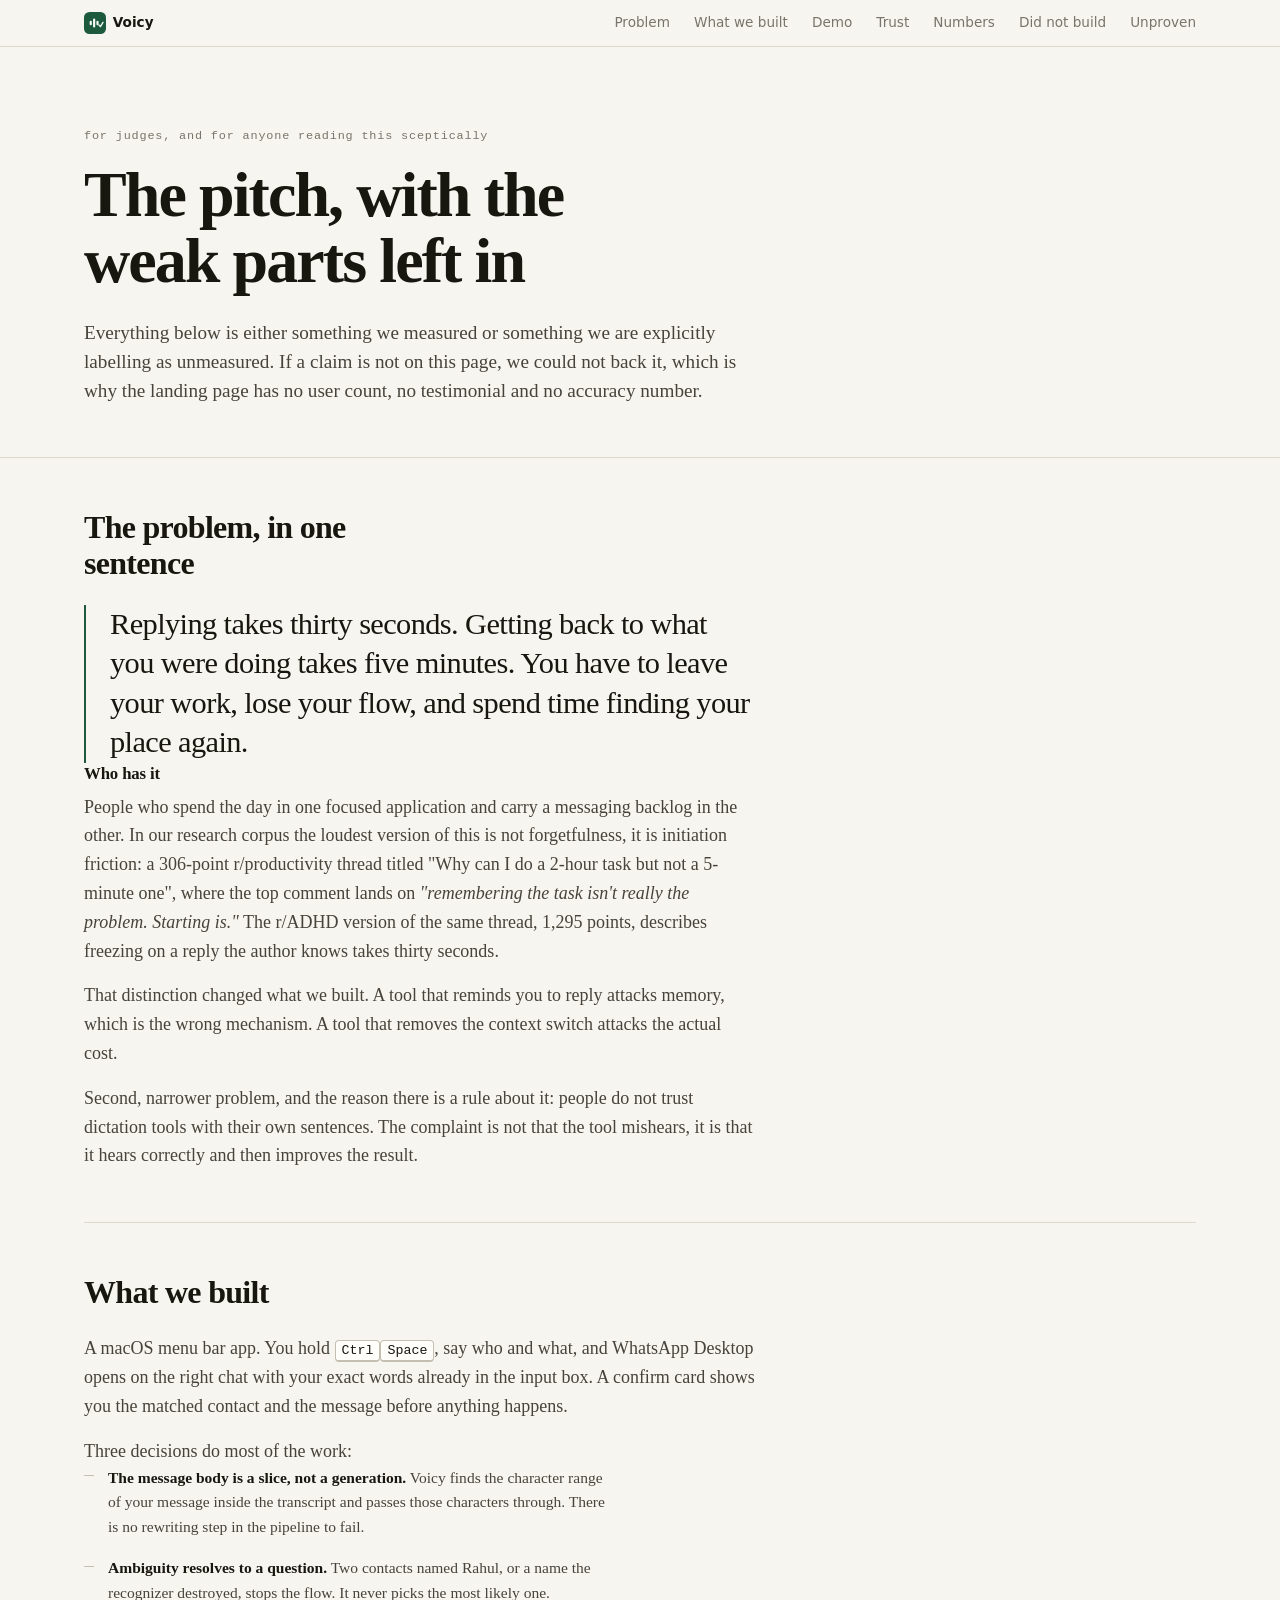
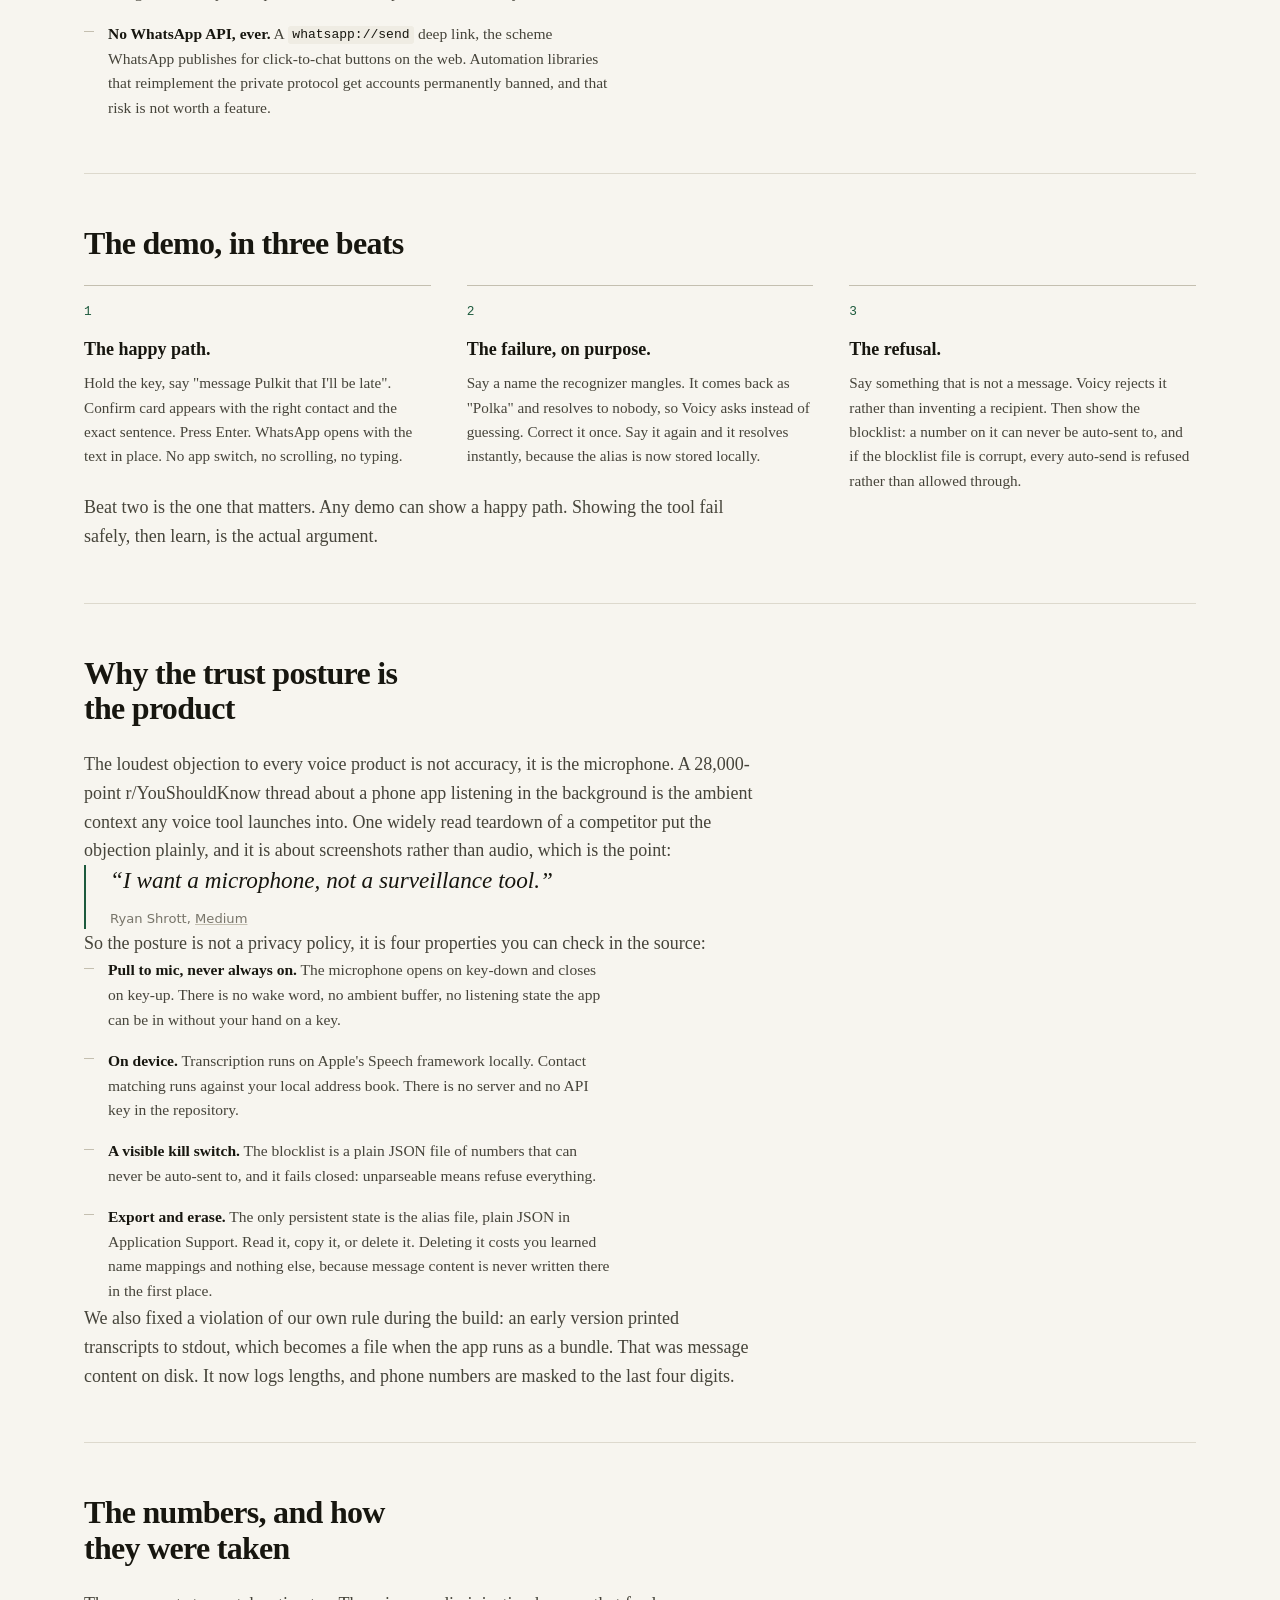
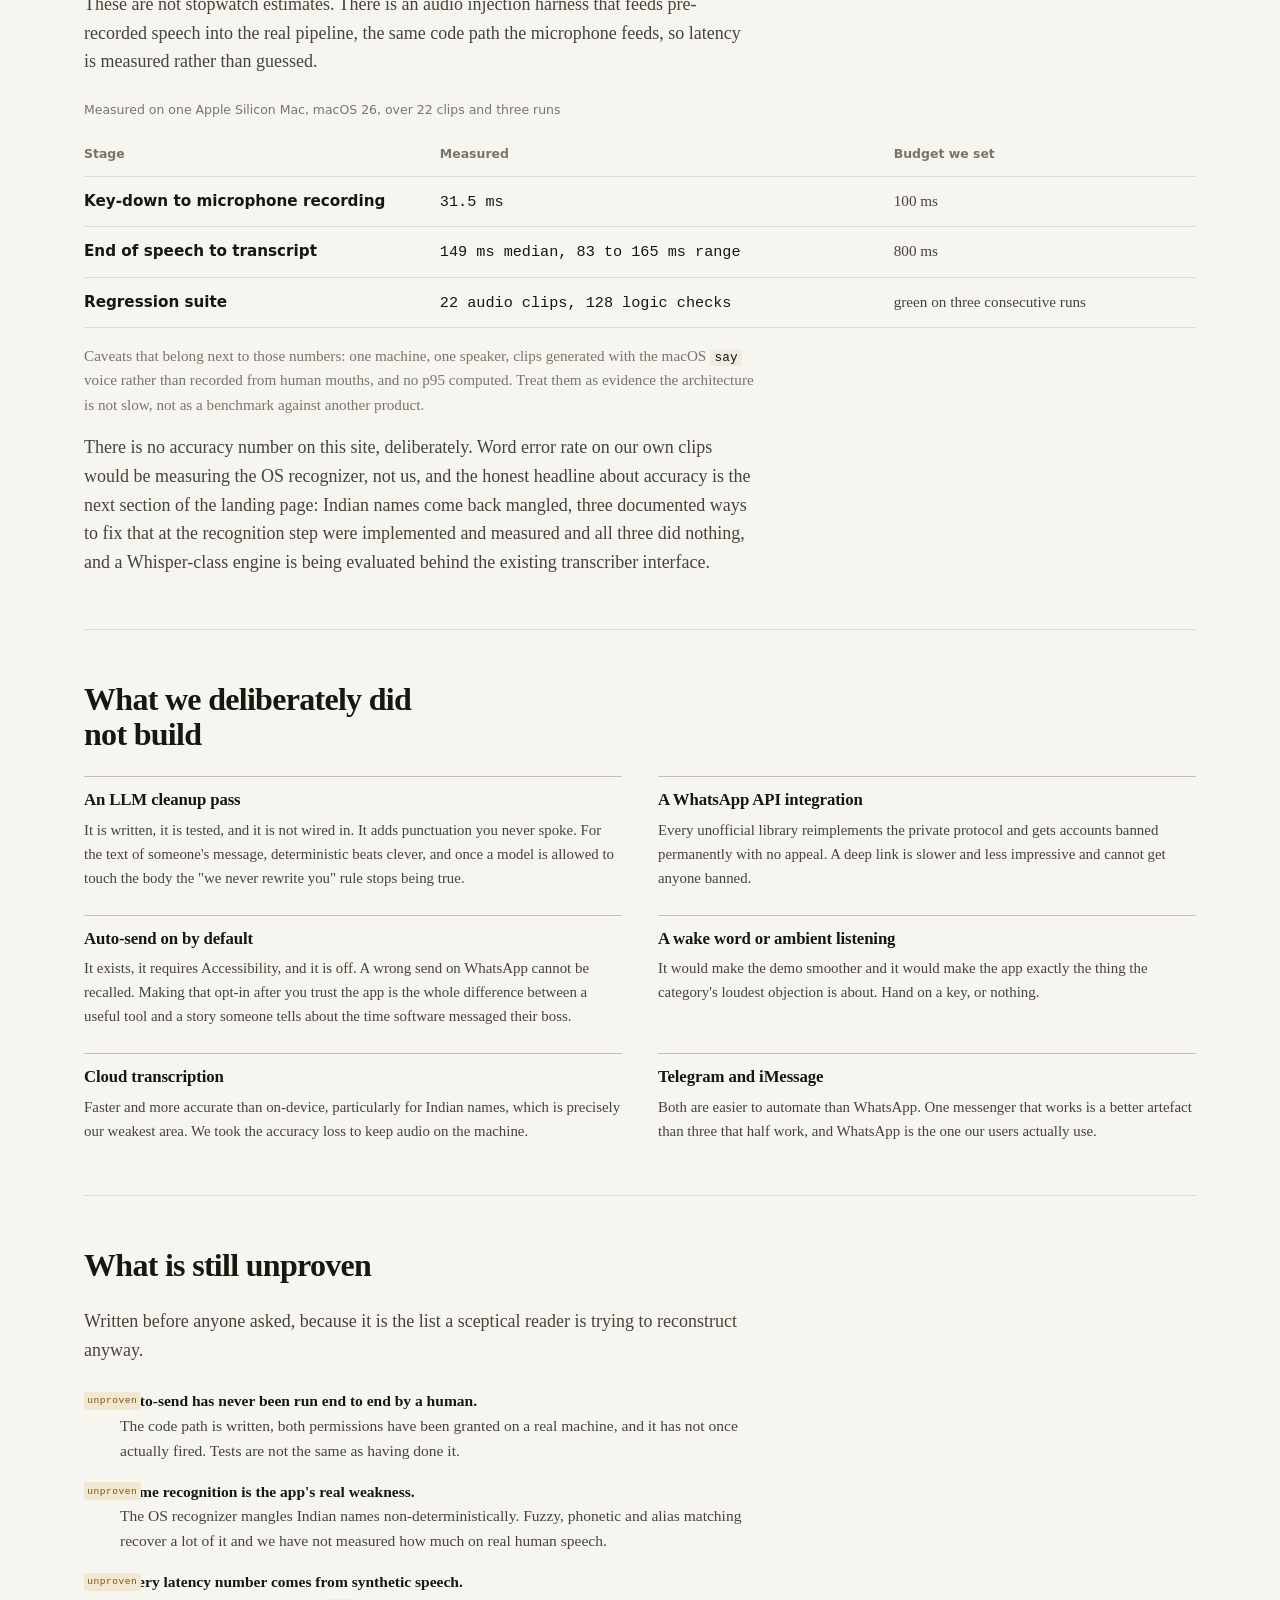
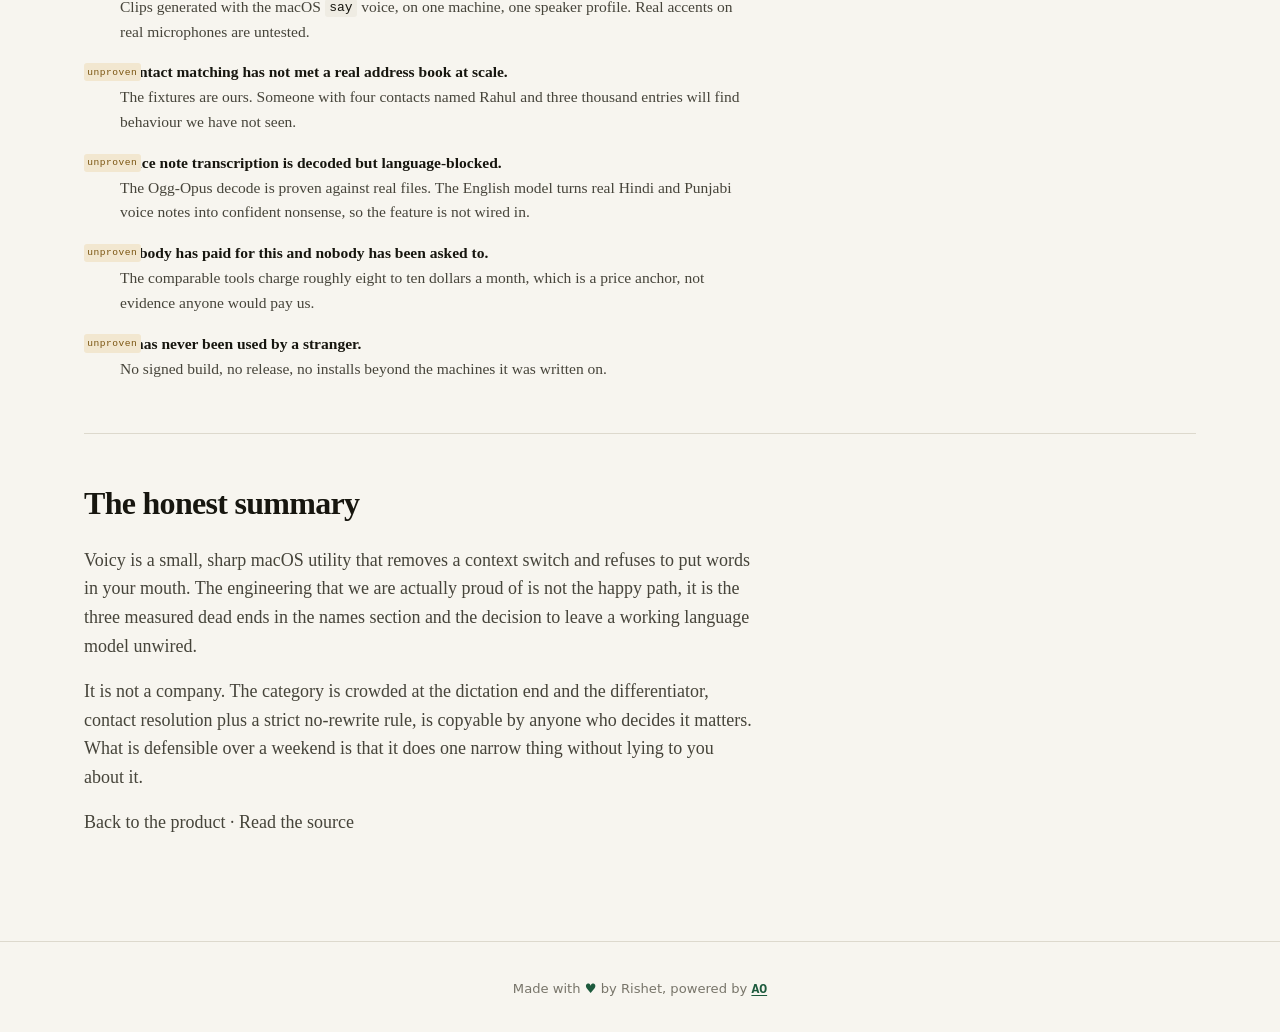
==== commit 83cc6b3e: "docs: fix footer em dash in pitch" ====
--- a/landing/pitch.html
+++ b/landing/pitch.html
@@ -167,7 +167,7 @@
 
 <footer class="site-footer">
   <div class="wrap footer-inner">
-    <p>Made with <span class="footer-heart">♥</span> by Rishet — powered by <a class="footer-ao" href="https://github.com/Rishet11/agent-orchestrator">AO</a></p>
+    <p>Made with <span class="footer-heart">♥</span> by Rishet, powered by <a class="footer-ao" href="https://github.com/Rishet11/agent-orchestrator">AO</a></p>
   </div>
 </footer>
 </body>
